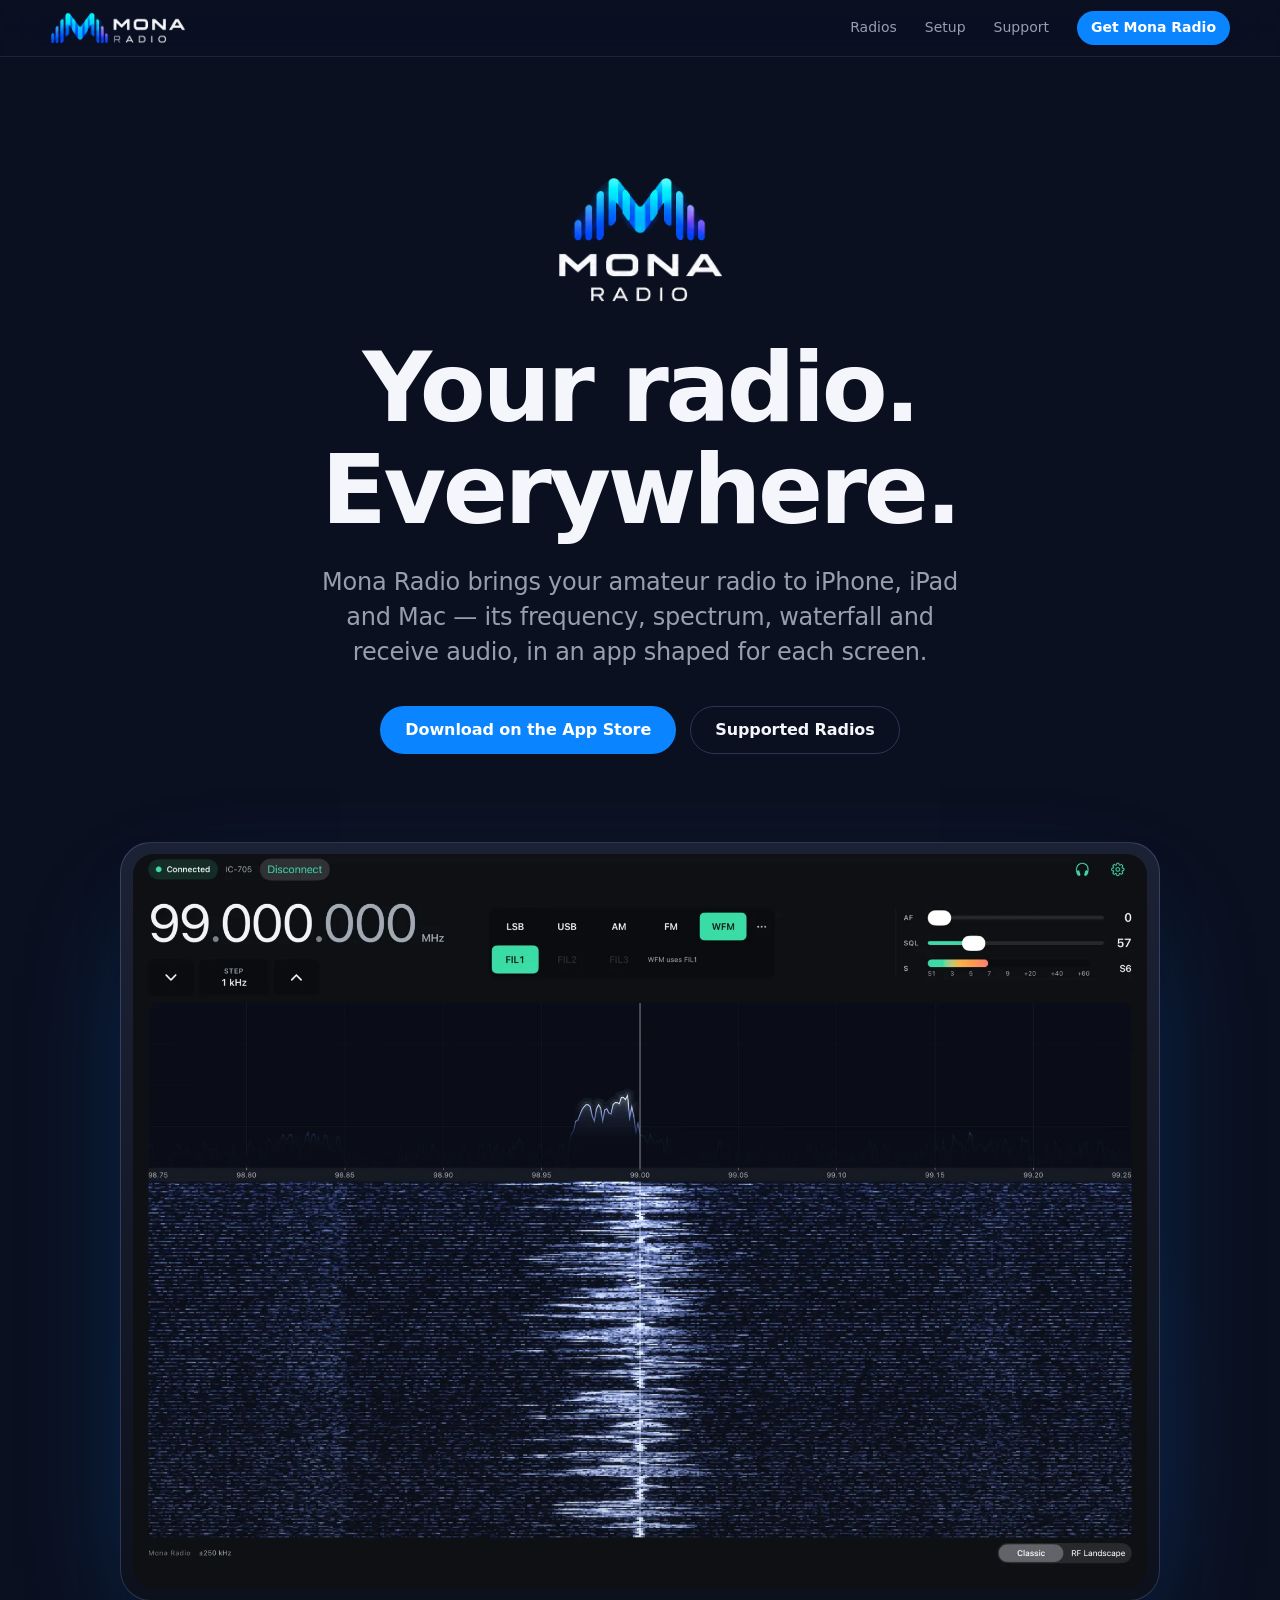
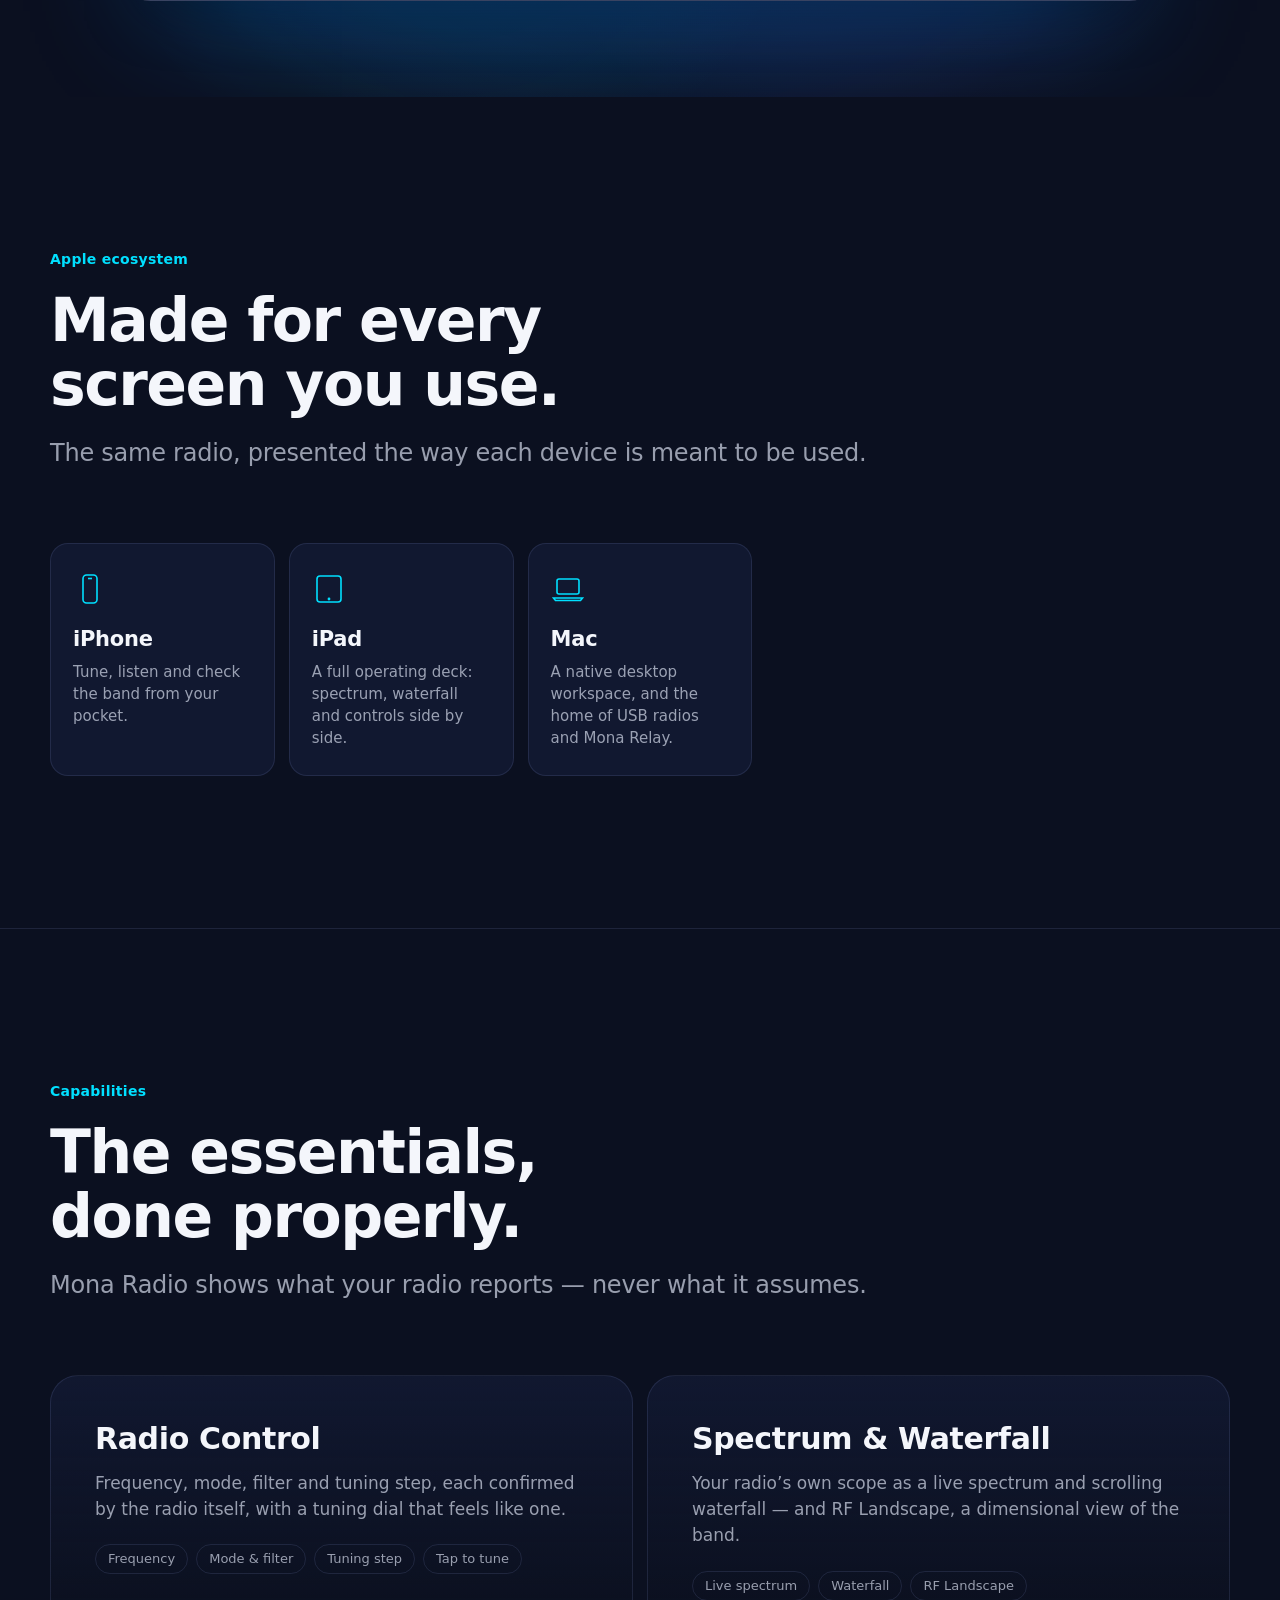
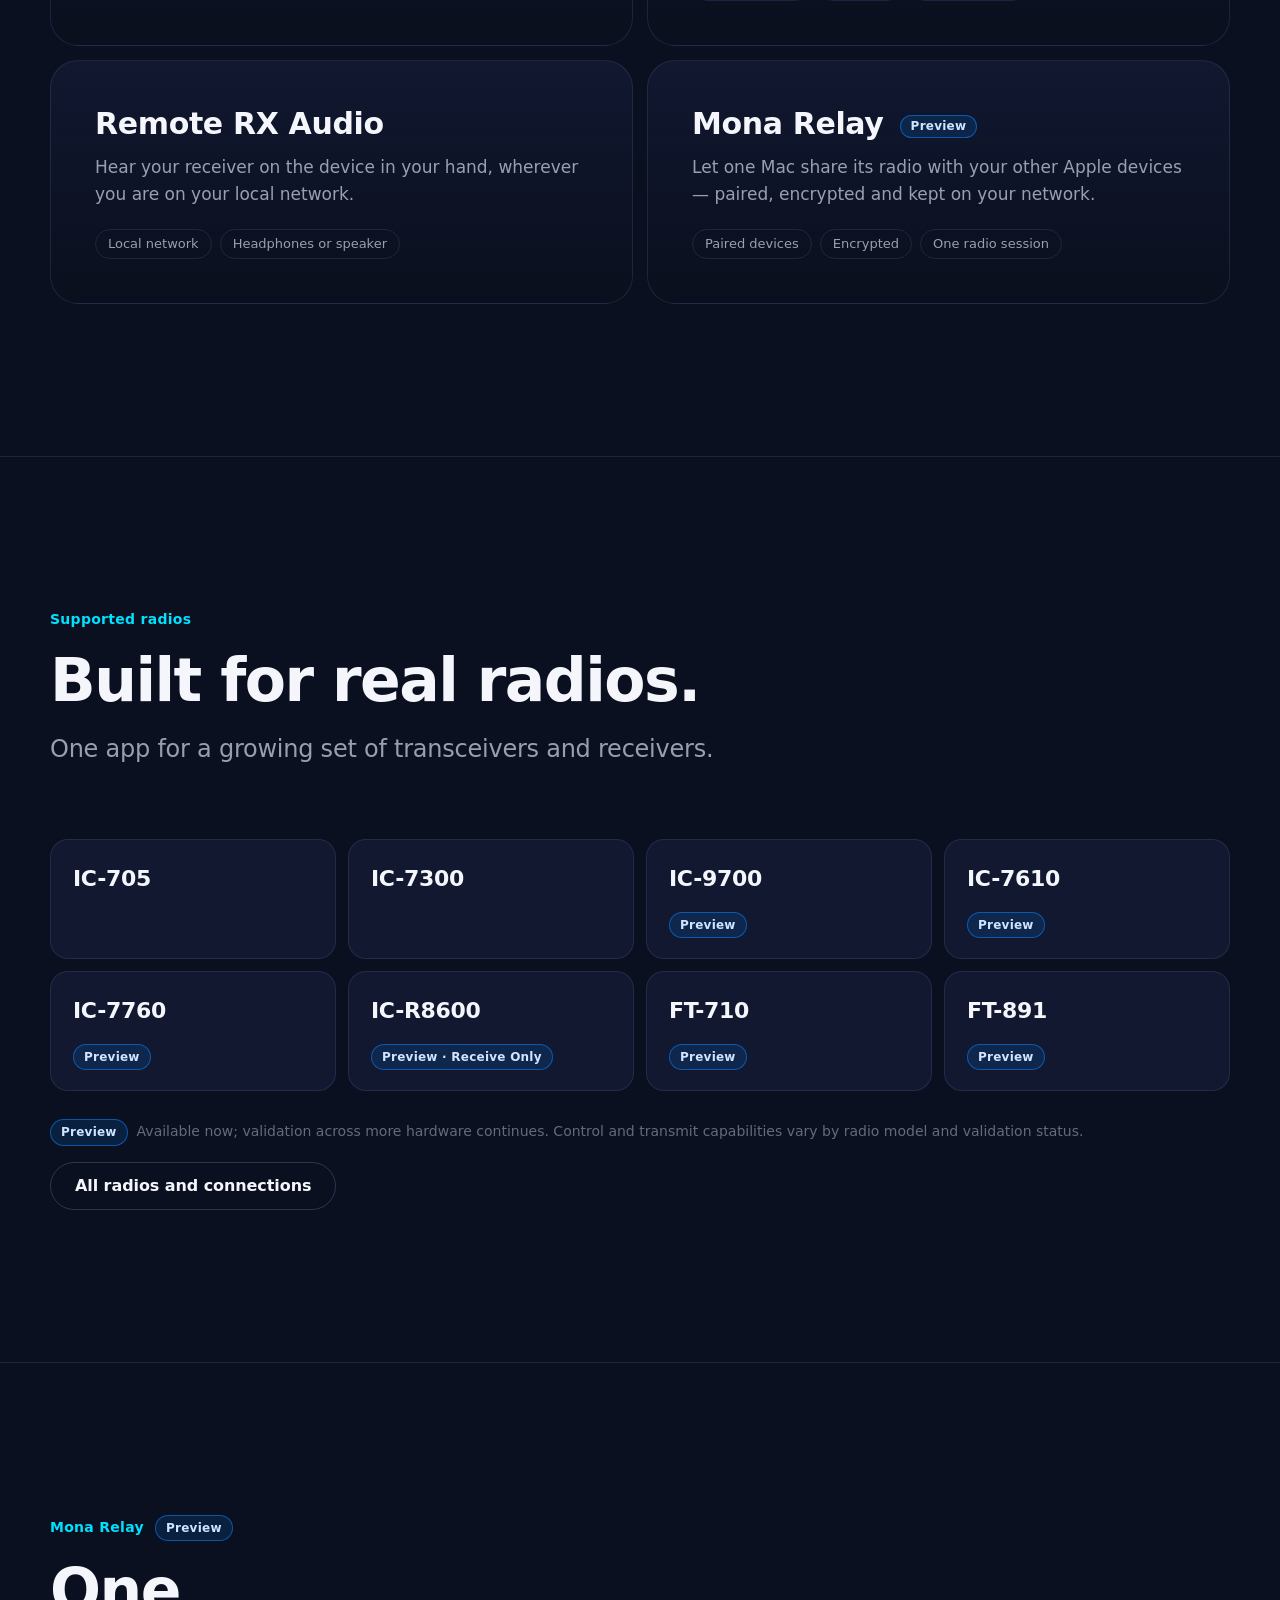
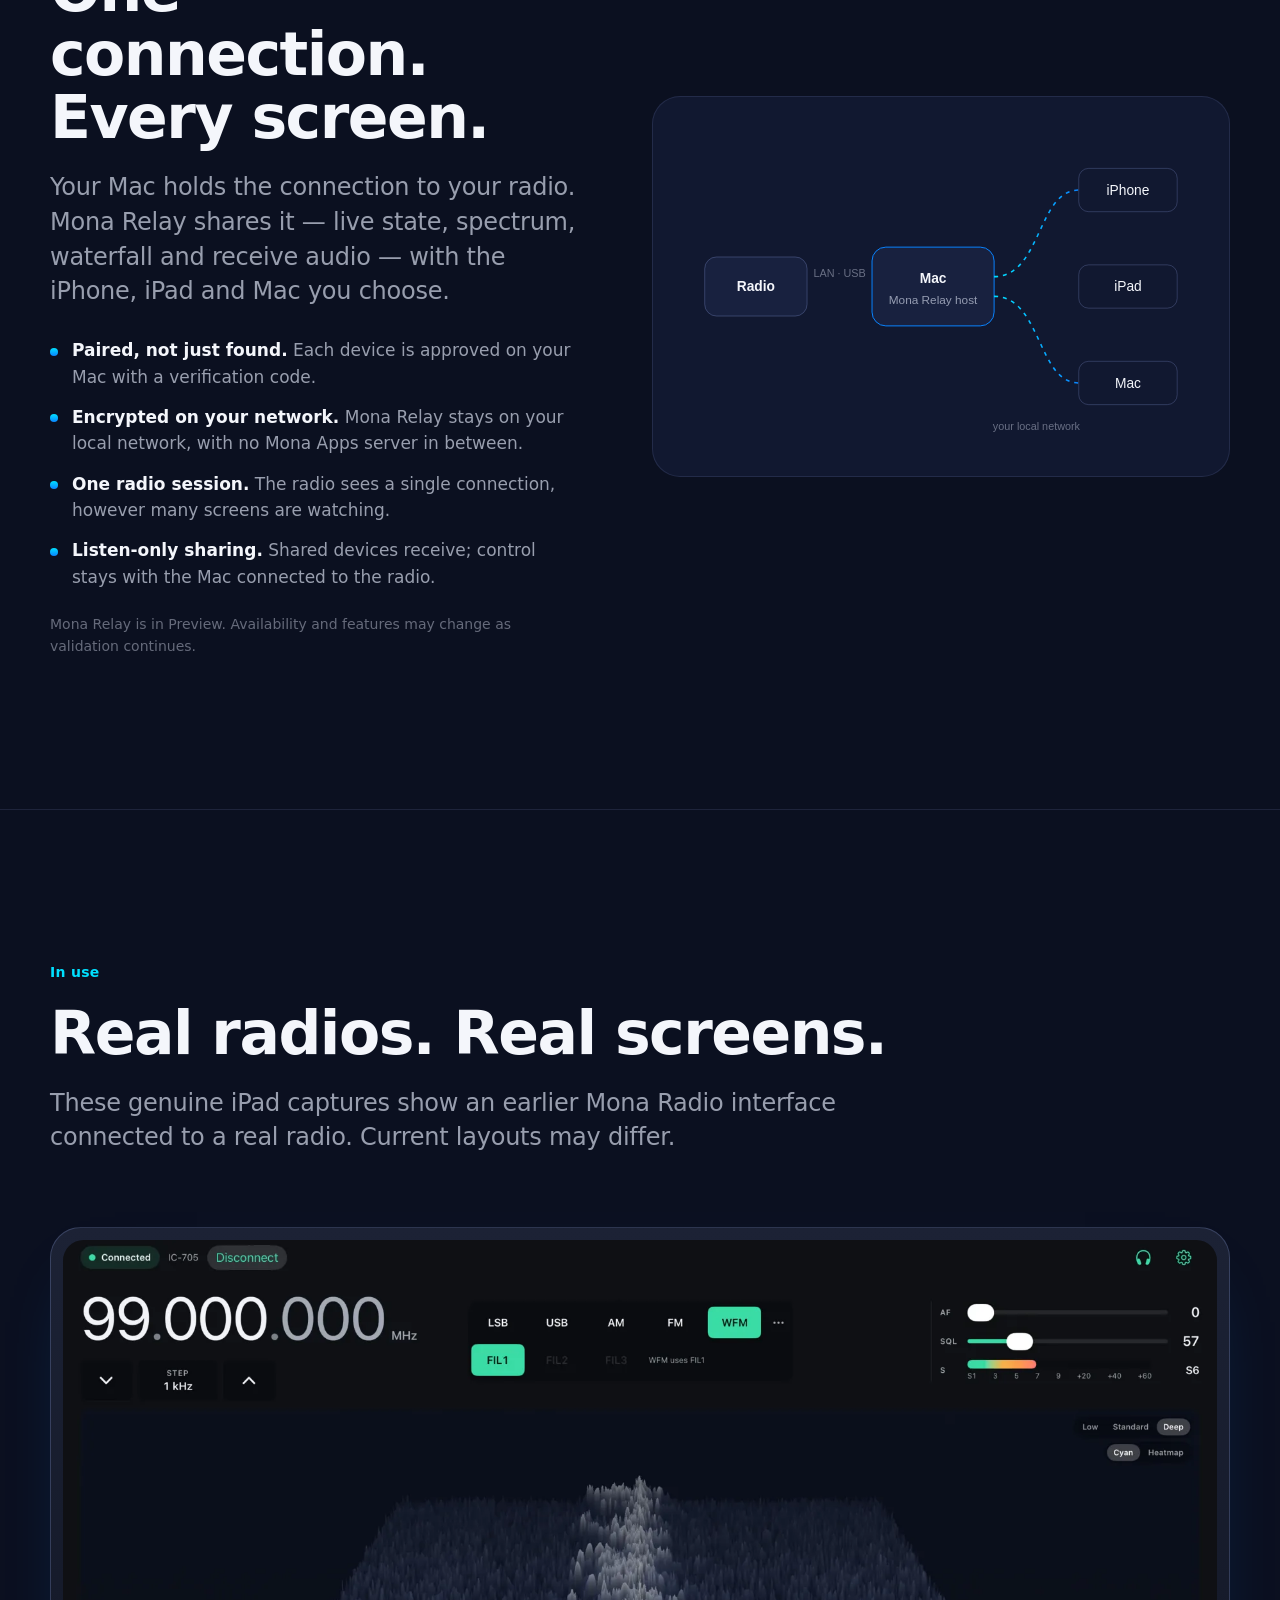
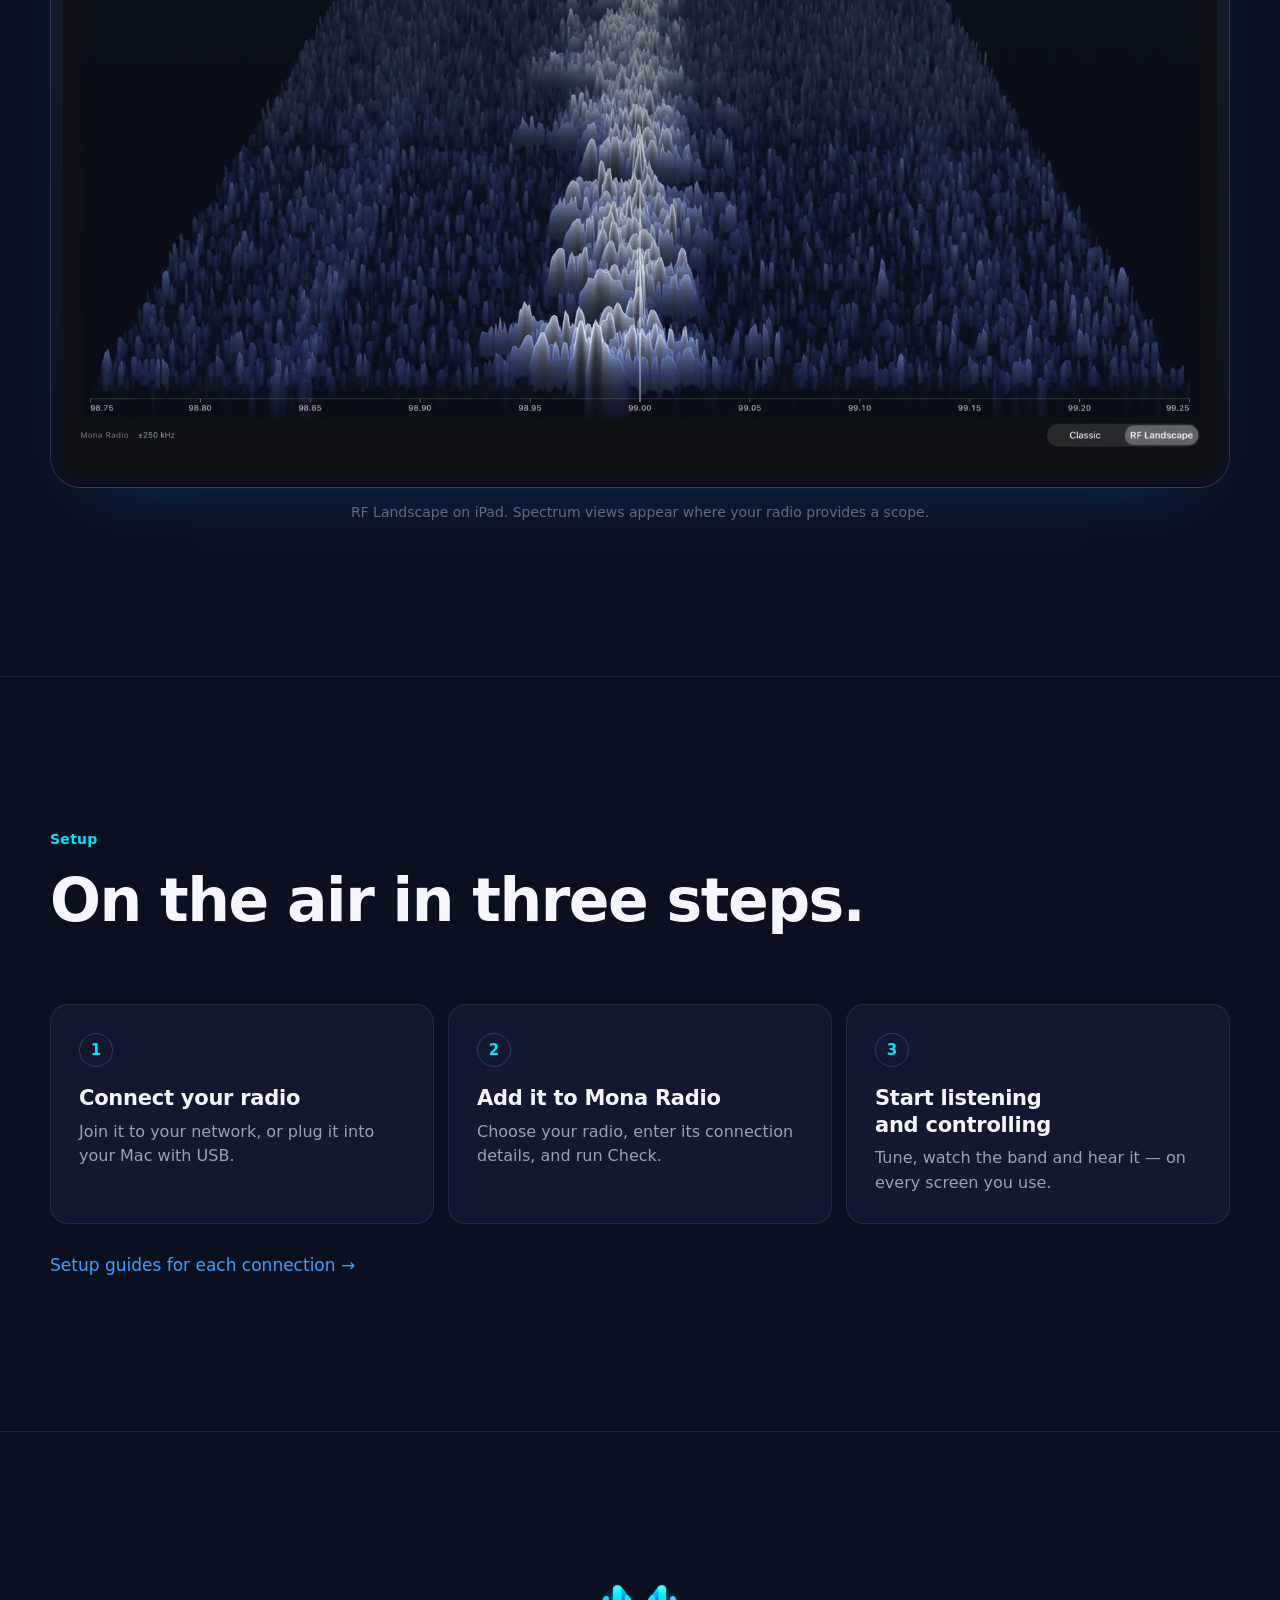
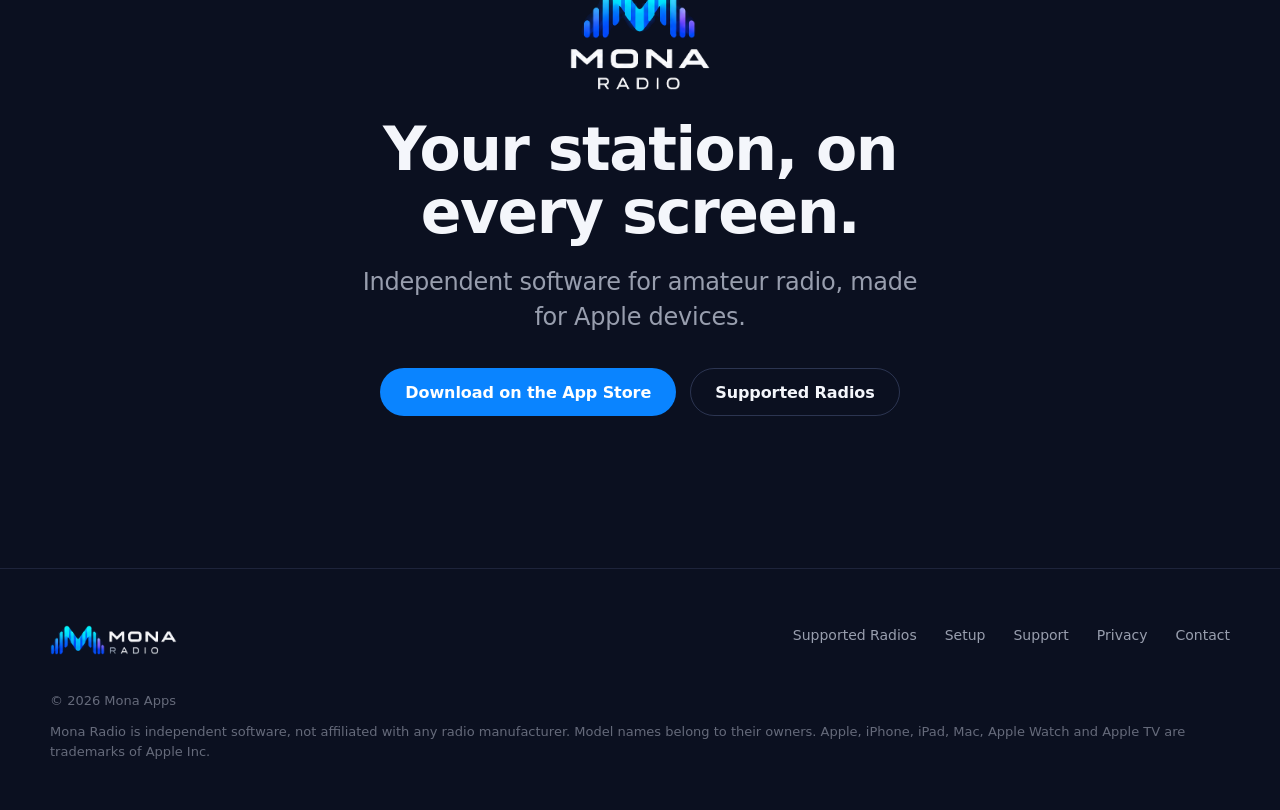
==== index.html @ e29dbaf8 "Prepare Mona Radio standalone Pages launch; privacy approval pending" ====
<!doctype html>
<html lang="en" class="no-js">
<head>
  <meta charset="utf-8">
  <meta name="viewport" content="width=device-width, initial-scale=1">
  <title>Mona Radio — Your radio. Everywhere.</title>
  <meta name="description" content="Mona Radio brings your amateur radio to iPhone, iPad and Mac: frequency, spectrum, waterfall and receive audio, in an app shaped for each screen.">
  <meta name="theme-color" content="#0B1020">
  <link rel="canonical" href="https://monaradio.com/">
  <meta property="og:type" content="website">
  <meta property="og:site_name" content="Mona Radio">
  <meta property="og:title" content="Mona Radio — Your radio. Everywhere.">
  <meta property="og:description" content="Mona Radio brings your amateur radio to iPhone, iPad and Mac: frequency, spectrum, waterfall and receive audio, in an app shaped for each screen.">
  <meta property="og:url" content="https://monaradio.com/">
  <meta property="og:image" content="https://monaradio.com/assets/img/og-image.png">
  <meta property="og:image:width" content="1200">
  <meta property="og:image:height" content="630">
  <meta property="og:image:alt" content="Mona Radio — Your radio. Everywhere.">
  <meta name="twitter:card" content="summary_large_image">
  <link rel="icon" href="./assets/brand/mona-radio-simplified.png" type="image/png">
  <link rel="apple-touch-icon" href="./assets/brand/mona-radio-app-icon.png">
  <link rel="stylesheet" href="assets/css/site.css">
  <script src="assets/js/menu.js" defer></script>
</head>
<body>
  <a class="skip-link" href="#main">Skip to content</a>

  <header class="site-header">
    <div class="shell header-inner">
      <a class="brand-link" href="./" aria-label="Mona Radio home"><img class="brand-horizontal" src="./assets/brand/mona-radio-horizontal.png" width="322" height="76" alt="Mona Radio"></a>
      <button class="menu-toggle" type="button" aria-expanded="false" aria-controls="primary-nav">Menu</button>
      <nav class="nav" id="primary-nav" aria-label="Primary">
        <a href="radios/">Radios</a>
        <a href="setup/">Setup</a>
        <a href="support/">Support</a>
        <a class="nav-cta" href="#get">Get Mona Radio</a>
      </nav>
    </div>
  </header>

  <main id="main">
    <!-- 1 · Hero -->
    <section class="hero" aria-labelledby="hero-title">
      <div class="shell">
        <img class="brand-primary" src="assets/brand/mona-radio-primary.png" width="357" height="270" alt="Mona Radio">
        <h1 id="hero-title">Your radio. Everywhere.</h1>
        <p class="lede">Mona Radio brings your amateur radio to iPhone, iPad and Mac — its frequency, spectrum, waterfall and receive audio, in an app shaped for each screen.</p>
        <div class="actions" id="get">
          <a class="button primary" href="https://apps.apple.com/us/app/mona-radio/id6813505963">Download on the App Store</a>
          <a class="button secondary" href="radios/">Supported Radios</a>
        </div>
        <figure class="hero-visual frame ipad">
          <picture>
            <source srcset="assets/img/ipad-01-hero.webp" type="image/webp">
            <img src="assets/img/ipad-01-hero.jpg" width="1800" height="1303" alt="Earlier Mona Radio interface on iPad: the frequency display, mode and filter controls, a live spectrum and a scrolling waterfall from a connected radio." fetchpriority="high">
          </picture>
        </figure>
      </div>
    </section>

    <!-- 2 · Apple ecosystem -->
    <section class="section" aria-labelledby="devices-title">
      <div class="shell">
        <div class="section-head">
          <p class="eyebrow">Apple ecosystem</p>
          <h2 id="devices-title">Made for every screen you use.</h2>
          <p class="lede">The same radio, presented the way each device is meant to be used.</p>
        </div>
        <div class="devices">
          <article class="device">
            <svg viewBox="0 0 34 34" fill="none" stroke="currentColor" stroke-width="1.6" aria-hidden="true"><rect x="10" y="3" width="14" height="28" rx="3.5"/><path d="M15 6.5h4"/></svg>
            <h3>iPhone</h3>
            <p>Tune, listen and check the band from your pocket.</p>
          </article>
          <article class="device">
            <svg viewBox="0 0 34 34" fill="none" stroke="currentColor" stroke-width="1.6" aria-hidden="true"><rect x="5" y="4" width="24" height="26" rx="3"/><circle cx="17" cy="27" r=".6" fill="currentColor"/></svg>
            <h3>iPad</h3>
            <p>A full operating deck: spectrum, waterfall and controls side by side.</p>
          </article>
          <article class="device">
            <svg viewBox="0 0 34 34" fill="none" stroke="currentColor" stroke-width="1.6" aria-hidden="true"><rect x="6" y="7" width="22" height="15" rx="2"/><path d="M2.5 26h29l-2 2.5h-25z"/></svg>
            <h3>Mac</h3>
            <p>A native desktop workspace, and the home of USB radios and Mona Relay.</p>
          </article>
        </div>
      </div>
    </section>

    <!-- 3 · Core capabilities -->
    <section class="section" aria-labelledby="capabilities-title">
      <div class="shell">
        <div class="section-head">
          <p class="eyebrow">Capabilities</p>
          <h2 id="capabilities-title">The essentials, done properly.</h2>
          <p class="lede">Mona Radio shows what your radio reports — never what it assumes.</p>
        </div>
        <div class="capabilities">
          <article class="capability">
            <h3>Radio Control</h3>
            <p>Frequency, mode, filter and tuning step, each confirmed by the radio itself, with a tuning dial that feels like one.</p>
            <ul><li>Frequency</li><li>Mode &amp; filter</li><li>Tuning step</li><li>Tap to tune</li></ul>
          </article>
          <article class="capability">
            <h3>Spectrum &amp; Waterfall</h3>
            <p>Your radio’s own scope as a live spectrum and scrolling waterfall — and RF Landscape, a dimensional view of the band.</p>
            <ul><li>Live spectrum</li><li>Waterfall</li><li>RF Landscape</li></ul>
          </article>
          <article class="capability">
            <h3>Remote RX Audio</h3>
            <p>Hear your receiver on the device in your hand, wherever you are on your local network.</p>
            <ul><li>Local network</li><li>Headphones or speaker</li></ul>
          </article>
          <article class="capability">
            <h3>Mona Relay <span class="tag preview" style="vertical-align:4px;margin-left:6px">Preview</span></h3>
            <p>Let one Mac share its radio with your other Apple devices — paired, encrypted and kept on your network.</p>
            <ul><li>Paired devices</li><li>Encrypted</li><li>One radio session</li></ul>
          </article>
        </div>
      </div>
    </section>

    <!-- 4 · Supported radios -->
    <section class="section" aria-labelledby="radios-title">
      <div class="shell">
        <div class="section-head">
          <p class="eyebrow">Supported radios</p>
          <h2 id="radios-title">Built for real radios.</h2>
          <p class="lede">One app for a growing set of transceivers and receivers.</p>
        </div>
        <div class="radio-grid">
          <div class="radio"><span class="model">IC-705</span></div>
          <div class="radio"><span class="model">IC-7300</span></div>
          <div class="radio"><span class="model">IC-9700</span><div class="tags"><span class="tag preview">Preview</span></div></div>
          <div class="radio"><span class="model">IC-7610</span><div class="tags"><span class="tag preview">Preview</span></div></div>
          <div class="radio"><span class="model">IC-7760</span><div class="tags"><span class="tag preview">Preview</span></div></div>
          <div class="radio"><span class="model">IC-R8600</span><div class="tags"><span class="tag preview">Preview · Receive Only</span></div></div>
          <div class="radio"><span class="model">FT-710</span><div class="tags"><span class="tag preview">Preview</span></div></div>
          <div class="radio"><span class="model">FT-891</span><div class="tags"><span class="tag preview">Preview</span></div></div>
        </div>
        <div class="radio-foot">
          <p class="fine"><span class="tag preview">Preview</span>&nbsp; Available now; validation across more hardware continues. Control and transmit capabilities vary by radio model and validation status.</p>
          <a class="button secondary" href="radios/">All radios and connections</a>
        </div>
      </div>
    </section>

    <!-- 5 · Mona Relay -->
    <section class="section" aria-labelledby="relay-title">
      <div class="shell relay">
        <div>
          <p class="eyebrow">Mona Relay <span class="tag preview" style="margin-left:6px">Preview</span></p>
          <h2 id="relay-title">One connection. Every screen.</h2>
          <p class="lede" style="margin-top:20px">Your Mac holds the connection to your radio. Mona Relay shares it — live state, spectrum, waterfall and receive audio — with the iPhone, iPad and Mac you choose.</p>
          <ul class="relay-points">
            <li><strong>Paired, not just found.</strong> Each device is approved on your Mac with a verification code.</li>
            <li><strong>Encrypted on your network.</strong> Mona Relay stays on your local network, with no Mona Apps server in between.</li>
            <li><strong>One radio session.</strong> The radio sees a single connection, however many screens are watching.</li>
            <li><strong>Listen-only sharing.</strong> Shared devices receive; control stays with the Mac connected to the radio.</li>
          </ul>
          <p class="fine" style="margin-top:24px">Mona Relay is in Preview. Availability and features may change as validation continues.</p>
        </div>
        <div class="relay-diagram">
          <svg viewBox="0 0 520 320" role="img" aria-labelledby="relay-svg-title">
            <title id="relay-svg-title">A radio connects to one Mac. The Mac shares the radio through Mona Relay with an iPhone, an iPad and another Mac.</title>
            <defs>
              <linearGradient id="relay-line" x1="0" x2="1"><stop offset="0" stop-color="#00E0FF"/><stop offset="1" stop-color="#0A84FF"/></linearGradient>
            </defs>
            <g font-family="-apple-system, BlinkMacSystemFont, sans-serif" font-size="14" fill="#f4f6fb">
              <rect x="20" y="130" width="104" height="60" rx="12" fill="#18213f" stroke="rgba(160,180,255,.25)"/>
              <text x="72" y="165" text-anchor="middle" font-weight="600">Radio</text>
              <path d="M124 160H190" stroke="url(#relay-line)" stroke-width="2"/>
              <rect x="190" y="120" width="124" height="80" rx="14" fill="#18213f" stroke="#0A84FF"/>
              <text x="252" y="156" text-anchor="middle" font-weight="700">Mac</text>
              <text x="252" y="178" text-anchor="middle" font-size="12" fill="rgba(226,232,248,.62)">Mona Relay host</text>
              <g stroke="url(#relay-line)" stroke-width="1.6" fill="none" stroke-dasharray="4 5">
                <path d="M314 150C362 150 358 62 400 62"/>
                <path d="M314 160H400"/>
                <path d="M314 170C362 170 358 258 400 258"/>
              </g>
              <g fill="#111830" stroke="rgba(160,180,255,.22)">
                <rect x="400" y="40" width="100" height="44" rx="10"/>
                <rect x="400" y="138" width="100" height="44" rx="10"/>
                <rect x="400" y="236" width="100" height="44" rx="10"/>
              </g>
              <text x="450" y="67" text-anchor="middle">iPhone</text>
              <text x="450" y="165" text-anchor="middle">iPad</text>
              <text x="450" y="263" text-anchor="middle">Mac</text>
              <text x="157" y="150" text-anchor="middle" font-size="11" fill="rgba(226,232,248,.42)">LAN · USB</text>
              <text x="357" y="306" text-anchor="middle" font-size="11" fill="rgba(226,232,248,.42)">your local network</text>
            </g>
          </svg>
        </div>
      </div>
    </section>

    <!-- 6 · Real product screenshots -->
    <section class="section" aria-labelledby="gallery-title">
      <div class="shell">
        <div class="section-head">
          <p class="eyebrow">In use</p>
          <h2 id="gallery-title">Real radios. Real screens.</h2>
          <p class="lede">These genuine iPad captures show an earlier Mona Radio interface connected to a real radio. Current layouts may differ.</p>
        </div>
        <div class="gallery">
          <figure class="g-ipad shot">
            <div class="frame">
              <picture>
                <source srcset="assets/img/ipad-02-rf-landscape.webp" type="image/webp">
                <img src="assets/img/ipad-02-rf-landscape.jpg" width="1800" height="1303" loading="lazy" alt="RF Landscape on iPad: the band drawn as a dimensional terrain, with a strong signal rising in the centre.">
              </picture>
            </div>
            <figcaption>RF Landscape on iPad. Spectrum views appear where your radio provides a scope.</figcaption>
          </figure>
        </div>
      </div>
    </section>

    <!-- 7 · Simple setup -->
    <section class="section" aria-labelledby="setup-title">
      <div class="shell">
        <div class="section-head">
          <p class="eyebrow">Setup</p>
          <h2 id="setup-title">On the air in three steps.</h2>
        </div>
        <ol class="steps">
          <li><h3>Connect your radio</h3><p>Join it to your network, or plug it into your Mac with USB.</p></li>
          <li><h3>Add it to Mona Radio</h3><p>Choose your radio, enter its connection details, and run Check.</p></li>
          <li><h3>Start listening and controlling</h3><p>Tune, watch the band and hear it — on every screen you use.</p></li>
        </ol>
        <p style="margin-top:28px"><a href="setup/">Setup guides for each connection →</a></p>
      </div>
    </section>

    <!-- 8 · Final CTA -->
    <section class="section final" aria-labelledby="final-title">
      <div class="shell">
        <img class="brand-primary brand-primary--small" src="assets/brand/mona-radio-primary.png" width="357" height="270" alt="Mona Radio">
        <h2 id="final-title">Your station, on every screen.</h2>
        <p class="lede">Independent software for amateur radio, made for Apple devices.</p>
        <div class="actions">
          <a class="button primary" href="https://apps.apple.com/us/app/mona-radio/id6813505963">Download on the App Store</a>
          <a class="button secondary" href="radios/">Supported Radios</a>
        </div>
      </div>
    </section>
  </main>

  <footer class="site-footer">
    <div class="shell">
      <div class="footer-top">
        <a class="brand-link brand-link--footer" href="./" aria-label="Mona Radio home"><img class="brand-horizontal" src="./assets/brand/mona-radio-horizontal.png" width="322" height="76" alt="Mona Radio"></a>
        <nav class="footer-links" aria-label="Footer">
          <a href="radios/">Supported Radios</a>
          <a href="setup/">Setup</a>
          <a href="support/">Support</a>
          <a href="privacy/">Privacy</a>
          <a href="contact/">Contact</a>
        </nav>
      </div>
      <div class="footer-bottom">
        <p>© 2026 Mona Apps</p>
        <p>Mona Radio is independent software, not affiliated with any radio manufacturer. Model names belong to their owners. Apple, iPhone, iPad, Mac, Apple&nbsp;Watch and Apple&nbsp;TV are trademarks of Apple&nbsp;Inc.</p>
      </div>
    </div>
  </footer>
</body>
</html>
---- assets/css/site.css ----
/* Mona Radio — public site. Dark-first, system type, no framework.
   Logo and colours come from the approved Mona Radio brand board; they dress
   the chrome only. Product screenshots carry the visual story. */

:root {
  color-scheme: dark;

  /* Approved brand board palette. */
  --ink-0: #0B1020;          /* Dark BG */
  --ink-1: #111830;          /* raised surface */
  --ink-2: #18213f;          /* raised further */
  --line: rgba(160, 180, 255, 0.12);
  --line-strong: rgba(160, 180, 255, 0.22);

  --text: #f4f6fb;
  --text-2: rgba(226, 232, 248, 0.66);
  --text-3: rgba(226, 232, 248, 0.42);

  --cyan: #00E0FF;           /* Cyan */
  --blue: #0A84FF;           /* Radio Blue */
  --purple: #8B5CFF;         /* Purple */
  --accent: #00E0FF;         /* eyebrows */
  --link: #3D9EFF;           /* Radio Blue, lifted for small text on Dark BG */

  --radius-s: 10px;
  --radius-m: 18px;
  --radius-l: 28px;

  --shell: 1180px;
  --gutter: clamp(20px, 5vw, 40px);
  --section: clamp(88px, 12vw, 152px);

  --font: -apple-system, BlinkMacSystemFont, "SF Pro Text", "SF Pro Display", "Helvetica Neue", "Segoe UI", system-ui, sans-serif;
}

*,
*::before,
*::after { box-sizing: border-box; }

html { -webkit-text-size-adjust: 100%; scroll-behavior: smooth; }
@media (prefers-reduced-motion: reduce) { html { scroll-behavior: auto; } }

body {
  margin: 0;
  background: var(--ink-0);
  color: var(--text);
  font-family: var(--font);
  font-size: 17px;
  line-height: 1.55;
  -webkit-font-smoothing: antialiased;
  text-rendering: optimizeLegibility;
}

img, svg { display: block; max-width: 100%; height: auto; }
a { color: var(--link); text-decoration: none; }
a:hover { text-decoration: underline; text-underline-offset: 3px; }
:focus-visible { outline: 2px solid var(--cyan); outline-offset: 3px; border-radius: 6px; }

h1, h2, h3 { margin: 0; font-weight: 700; letter-spacing: -0.025em; line-height: 1.06; text-wrap: balance; }
h1 { font-size: clamp(44px, 8.4vw, 96px); letter-spacing: -0.035em; }
h2 { font-size: clamp(34px, 5.2vw, 60px); }
h3 { font-size: 21px; letter-spacing: -0.012em; line-height: 1.25; }
p { margin: 0; }

.shell { width: min(100% - 2 * var(--gutter), var(--shell)); margin-inline: auto; }
.skip-link { position: absolute; left: -999px; top: 8px; z-index: 50; background: var(--text); color: var(--ink-0); padding: 8px 14px; border-radius: 8px; }
.skip-link:focus { left: 12px; }

.eyebrow { font-size: 14px; font-weight: 600; letter-spacing: 0.02em; color: var(--accent); margin-bottom: 18px; }
.lede { font-size: clamp(19px, 2.1vw, 24px); line-height: 1.45; color: var(--text-2); letter-spacing: -0.01em; text-wrap: pretty; }
.muted { color: var(--text-2); }
.fine { font-size: 14px; color: var(--text-3); }

/* ── Brand ─────────────────────────────────────────────── */

/* The approved brand lockups, used as delivered (assets/brand/). Never
   redrawn, recoloured or re-typeset here. */
.brand-link { display: inline-flex; align-items: center; }
.brand-link:hover { text-decoration: none; }
.brand-horizontal { height: 32px; width: auto; }
.brand-link--footer .brand-horizontal { height: 30px; }
/* 357 px raster: 165 CSS px wide keeps it above 2x on Retina. */
.brand-primary { width: 165px; height: auto; margin: 0 auto 36px; }
.brand-primary--small { width: 140px; margin-bottom: 28px; }

/* ── Header ────────────────────────────────────────────── */

.site-header {
  position: sticky; top: 0; z-index: 20;
  background: rgba(11, 16, 32, 0.78);
  -webkit-backdrop-filter: saturate(160%) blur(18px);
  backdrop-filter: saturate(160%) blur(18px);
  border-bottom: 1px solid var(--line);
}
.header-inner { display: flex; align-items: center; justify-content: space-between; height: 56px; }
.nav { display: flex; align-items: center; gap: 28px; }
.nav a { color: var(--text-2); font-size: 14px; }
.nav a:hover, .nav a[aria-current="page"] { color: var(--text); text-decoration: none; }
.nav .nav-cta { color: #fff; background: var(--blue); padding: 6px 14px; border-radius: 999px; font-weight: 600; }
.nav .nav-cta:hover { color: #fff; background: #2b95ff; }
.menu-toggle { display: none; }

@media (max-width: 760px) {
  .menu-toggle {
    display: inline-flex; align-items: center; gap: 8px;
    background: none; border: 1px solid var(--line-strong); color: var(--text);
    font: 600 14px var(--font); padding: 6px 12px; border-radius: 999px; cursor: pointer;
  }
  .nav {
    position: absolute; left: 0; right: 0; top: 56px;
    flex-direction: column; align-items: stretch; gap: 0;
    padding: 8px var(--gutter) 20px;
    background: rgba(11, 16, 32, 0.97);
    border-bottom: 1px solid var(--line);
    display: none;
  }
  .nav.is-open { display: flex; }
  .nav a { font-size: 17px; padding: 12px 0; border-bottom: 1px solid var(--line); }
  .nav .nav-cta { margin-top: 14px; text-align: center; border-bottom: 0; }
  /* Without JavaScript the menu is simply open. */
  .no-js .nav { position: static; display: flex; }
  .no-js .menu-toggle { display: none; }
}

/* ── Buttons ───────────────────────────────────────────── */

.actions { display: flex; flex-wrap: wrap; gap: 14px; align-items: center; }
.button {
  display: inline-flex; align-items: center; justify-content: center; gap: 8px;
  min-height: 48px; padding: 0 24px; border-radius: 999px;
  font: 600 16px var(--font); letter-spacing: -0.005em;
  border: 1px solid transparent; cursor: pointer;
}
.button:hover { text-decoration: none; }
.button.primary { background: var(--blue); color: #fff; }
.button.primary:hover { background: #2b95ff; }
.button.secondary { color: var(--text); border-color: var(--line-strong); }
.button.secondary:hover { border-color: var(--text-2); }
/* Local prototype placeholder styles retained for future drafts. */
.button.pending { background: var(--ink-2); color: var(--text-2); border-color: var(--line); cursor: default; flex-direction: column; gap: 0; line-height: 1.15; padding: 6px 24px; }
.button.pending small { font-size: 11px; font-weight: 500; color: var(--text-3); letter-spacing: 0.02em; }

/* ── Sections ──────────────────────────────────────────── */

.section { padding-block: var(--section); }
.section + .section { border-top: 1px solid var(--line); }
.section-head { max-width: 900px; margin-bottom: clamp(40px, 6vw, 72px); }
.section-head.center { margin-inline: auto; text-align: center; }
.section-head h2 + .lede { margin-top: 20px; }

/* Hero */
.hero { position: relative; overflow: hidden; padding-top: clamp(64px, 10vw, 120px); padding-bottom: clamp(56px, 8vw, 96px); text-align: center; }
.hero::before {
  /* One quiet field of light behind the product: the mark's gradient, far away. */
  content: ""; position: absolute; inset: auto 0 0 0; height: 75%;
  background:
    radial-gradient(60% 55% at 50% 70%, rgba(10, 132, 255, 0.20), transparent 70%),
    radial-gradient(40% 40% at 35% 80%, rgba(0, 224, 255, 0.10), transparent 70%),
    radial-gradient(40% 40% at 68% 78%, rgba(139, 92, 255, 0.12), transparent 70%);
  pointer-events: none;
}
.hero .shell { position: relative; }
.hero h1 { max-width: 12ch; margin-inline: auto; }
.hero .lede { max-width: 640px; margin: 24px auto 0; }
.hero .actions { justify-content: center; margin-top: 36px; }
.hero .hero-visual { margin-top: clamp(48px, 7vw, 88px); }

/* Device frames — real captures only; empty slots say so. */
.frame {
  position: relative; margin: 0;
  border-radius: clamp(18px, 2.4vw, 34px);
  padding: clamp(7px, 0.9vw, 12px);
  background: linear-gradient(180deg, #1c2235, #0d111d);
  border: 1px solid var(--line-strong);
  box-shadow: 0 50px 120px -40px rgba(10, 132, 255, 0.40), 0 30px 60px -30px rgba(0, 0, 0, 0.8);
}
.frame img, .frame .slot { border-radius: clamp(11px, 1.6vw, 22px); width: 100%; }
.frame.ipad { max-width: 1040px; margin-inline: auto; }
figure.shot { margin: 0; }
figure figcaption { margin-top: 14px; font-size: 14px; color: var(--text-3); text-align: center; }

.slot {
  display: grid; place-items: center; text-align: center;
  background:
    repeating-linear-gradient(135deg, rgba(160, 180, 255, 0.035) 0 1px, transparent 1px 14px),
    var(--ink-1);
  border: 1px dashed var(--line-strong);
  color: var(--text-3); font-size: 14px; line-height: 1.4;
  padding: 24px;
}
.slot strong { display: block; color: var(--text-2); font-size: 15px; margin-bottom: 4px; }
.slot.r-ipad { aspect-ratio: 4 / 3; }
.slot.r-mac { aspect-ratio: 16 / 10; }
.slot.r-iphone { aspect-ratio: 9 / 19.5; }

/* Apple ecosystem */
.devices { display: grid; grid-template-columns: repeat(5, 1fr); gap: 14px; }
.device {
  background: var(--ink-1); border: 1px solid var(--line); border-radius: var(--radius-m);
  padding: 28px 22px 26px; display: flex; flex-direction: column; gap: 10px; min-height: 220px;
}
.device svg { width: 34px; height: 34px; color: var(--cyan); margin-bottom: 10px; }
.device p { color: var(--text-2); font-size: 15px; line-height: 1.45; }
.device .tag { margin-top: auto; }
@media (max-width: 1000px) { .devices { grid-template-columns: repeat(2, 1fr); } .device:last-child { grid-column: span 2; } }
@media (max-width: 560px) { .devices { grid-template-columns: 1fr; } .device:last-child { grid-column: auto; } .device { min-height: 0; } }

/* Capabilities */
.capabilities { display: grid; grid-template-columns: repeat(2, 1fr); gap: 14px; }
.capability {
  background: linear-gradient(180deg, var(--ink-1), rgba(11, 15, 26, 0.4));
  border: 1px solid var(--line); border-radius: var(--radius-l);
  padding: clamp(28px, 4vw, 44px);
}
.capability h3 { font-size: clamp(24px, 2.6vw, 30px); margin-bottom: 12px; }
.capability p { color: var(--text-2); }
.capability ul { list-style: none; padding: 0; margin: 22px 0 0; display: flex; flex-wrap: wrap; gap: 8px; }
.capability li { font-size: 13px; color: var(--text-2); border: 1px solid var(--line); border-radius: 999px; padding: 4px 12px; }
@media (max-width: 760px) { .capabilities { grid-template-columns: 1fr; } }

.feature-visual { margin-top: clamp(48px, 7vw, 80px); }

/* Tags — the only public radio labels are Preview and Receive Only. */
.tag {
  display: inline-flex; align-items: center; width: fit-content;
  font-size: 12px; font-weight: 600; letter-spacing: 0.02em;
  padding: 3px 10px; border-radius: 999px;
  color: var(--text-2); border: 1px solid var(--line-strong);
}
.tag.preview { color: #cfe5ff; border-color: rgba(10, 132, 255, 0.55); background: rgba(10, 132, 255, 0.14); }
.tag.rx { color: #c6f8ff; border-color: rgba(0, 224, 255, 0.45); background: rgba(0, 224, 255, 0.10); }
.tag.later { color: var(--text-3); }

/* Radios */
.radio-grid { display: grid; grid-template-columns: repeat(4, 1fr); gap: 12px; }
.radio {
  background: var(--ink-1); border: 1px solid var(--line); border-radius: var(--radius-m);
  padding: 22px 22px 20px; display: flex; flex-direction: column; gap: 10px; min-height: 120px;
}
.radio .model { font-size: 22px; font-weight: 700; letter-spacing: -0.015em; }
.radio .tags { display: flex; flex-wrap: wrap; gap: 6px; margin-top: auto; }
@media (max-width: 900px) { .radio-grid { grid-template-columns: repeat(2, 1fr); } }
.radio-foot { margin-top: 28px; display: flex; flex-wrap: wrap; gap: 16px 32px; align-items: center; justify-content: space-between; }

/* Relay */
.relay { display: grid; grid-template-columns: 1fr 1.1fr; gap: clamp(32px, 6vw, 80px); align-items: center; }
.relay-diagram { background: var(--ink-1); border: 1px solid var(--line); border-radius: var(--radius-l); padding: clamp(18px, 3vw, 32px); }
.relay-points { list-style: none; padding: 0; margin: 28px 0 0; display: grid; gap: 14px; }
.relay-points li { padding-left: 22px; position: relative; color: var(--text-2); }
.relay-points li::before { content: ""; position: absolute; left: 0; top: 0.62em; width: 8px; height: 8px; border-radius: 50%; background: linear-gradient(180deg, var(--cyan), var(--blue)); }
.relay-points strong { color: var(--text); font-weight: 600; }
@media (max-width: 900px) { .relay { grid-template-columns: 1fr; } }

/* Gallery */
.gallery { display: grid; grid-template-columns: repeat(6, 1fr); gap: 18px; align-items: start; }
.gallery figure { margin: 0; }
.gallery .g-ipad { grid-column: span 6; }
.gallery .g-mac { grid-column: span 4; }
.gallery .g-iphone { grid-column: span 2; justify-self: center; width: min(100%, 236px); }
.gallery .frame { box-shadow: 0 30px 70px -40px rgba(10, 132, 255, 0.35); }
@media (max-width: 760px) {
  .gallery { grid-template-columns: repeat(2, 1fr); }
  .gallery .g-ipad { grid-column: 1 / -1; }
}

/* Steps */
.steps { list-style: none; padding: 0; margin: 0; display: grid; grid-template-columns: repeat(3, 1fr); gap: 14px; counter-reset: step; }
.steps li { counter-increment: step; background: var(--ink-1); border: 1px solid var(--line); border-radius: var(--radius-m); padding: 28px; }
.steps li::before { content: counter(step); display: grid; place-items: center; width: 34px; height: 34px; border-radius: 50%; border: 1px solid var(--line-strong); color: var(--cyan); font-weight: 700; font-size: 15px; margin-bottom: 18px; }
.steps h3 { margin-bottom: 8px; }
.steps p { color: var(--text-2); font-size: 16px; }
@media (max-width: 760px) { .steps { grid-template-columns: 1fr; } }

/* Final CTA */
.final { text-align: center; }
.final h2 { max-width: 16ch; margin-inline: auto; }
.final .lede { max-width: 560px; margin: 20px auto 0; }
.final .actions { justify-content: center; margin-top: 34px; }

/* ── Inner pages ───────────────────────────────────────── */

.page-hero { padding-top: clamp(64px, 9vw, 112px); padding-bottom: clamp(40px, 6vw, 72px); }
.page-hero h1 { font-size: clamp(40px, 6.4vw, 72px); max-width: 16ch; }
.page-hero .lede { max-width: 680px; margin-top: 22px; }

.prose { max-width: 760px; }
.prose h2 { font-size: clamp(26px, 3vw, 34px); margin: 56px 0 16px; }
.prose h2:first-child { margin-top: 0; }
.prose h3 { margin: 32px 0 10px; }
.prose p, .prose li { color: var(--text-2); }
.prose p + p, .prose ul + p, .prose ol + p { margin-top: 14px; }
.prose ul, .prose ol { padding-left: 1.25em; margin: 14px 0 0; display: grid; gap: 8px; }
.prose strong { color: var(--text); font-weight: 600; }

.card { background: var(--ink-1); border: 1px solid var(--line); border-radius: var(--radius-l); padding: clamp(24px, 4vw, 40px); }
.card + .card { margin-top: 14px; }
.card h2 { font-size: clamp(24px, 2.8vw, 30px); margin-bottom: 14px; }
.card h3 { margin: 24px 0 8px; }
.card p, .card li { color: var(--text-2); }
.card ol, .card ul { padding-left: 1.25em; margin: 12px 0 0; display: grid; gap: 8px; }
.card strong { color: var(--text); font-weight: 600; }

.split { display: grid; grid-template-columns: 1fr 300px; gap: 28px; align-items: start; }
.aside { position: sticky; top: 84px; }
.aside nav { display: grid; gap: 10px; margin-top: 12px; }
@media (max-width: 900px) { .split { grid-template-columns: 1fr; } .aside { position: static; } }

/* Radio table */
.radio-table { width: 100%; border-collapse: collapse; margin-top: 8px; }
.radio-table th, .radio-table td { text-align: left; padding: 16px 14px; border-bottom: 1px solid var(--line); vertical-align: top; }
.radio-table th { font-size: 13px; font-weight: 600; color: var(--text-3); letter-spacing: 0.02em; }
.radio-table td { color: var(--text-2); font-size: 15px; }
.radio-table td.model { color: var(--text); font-weight: 700; font-size: 18px; white-space: nowrap; }
.radio-table .tags { display: flex; flex-wrap: wrap; gap: 6px; }
@media (max-width: 760px) {
  .radio-table thead { display: none; }
  .radio-table tr { display: grid; grid-template-columns: 1fr auto; gap: 4px 12px; padding: 16px 0; border-bottom: 1px solid var(--line); }
  .radio-table td { border: 0; padding: 0; }
  .radio-table td.status { grid-column: 2; grid-row: 1; }
  .radio-table td:not(.model):not(.status) { grid-column: 1 / -1; }
  .radio-table td[data-label]:not(.model):not(.status)::before { content: attr(data-label) " · "; color: var(--text-3); }
}

/* FAQ */
.faq details { border-bottom: 1px solid var(--line); padding: 18px 0; }
.faq summary { cursor: pointer; font-weight: 600; color: var(--text); list-style: none; display: flex; justify-content: space-between; gap: 16px; }
.faq summary::-webkit-details-marker { display: none; }
.faq summary::after { content: "+"; color: var(--text-3); font-weight: 400; font-size: 22px; line-height: 1; }
.faq details[open] summary::after { content: "–"; }
.faq details p { margin-top: 10px; color: var(--text-2); }

.contact-grid { display: grid; grid-template-columns: repeat(3, 1fr); gap: 14px; }
.contact-grid .card + .card { margin-top: 0; }
.contact-grid a { font-weight: 600; word-break: break-word; }
@media (max-width: 860px) { .contact-grid { grid-template-columns: 1fr; } }


/* ── Footer ────────────────────────────────────────────── */

.site-footer { border-top: 1px solid var(--line); padding: 56px 0 48px; }
.footer-top { display: flex; flex-wrap: wrap; justify-content: space-between; gap: 28px; align-items: flex-start; }
.footer-links { display: flex; flex-wrap: wrap; gap: 10px 28px; }
.footer-links a { color: var(--text-2); font-size: 14px; }
.footer-links a:hover { color: var(--text); }
.footer-bottom { margin-top: 36px; display: flex; flex-wrap: wrap; justify-content: space-between; gap: 10px 28px; }
.footer-bottom p { font-size: 13px; color: var(--text-3); }
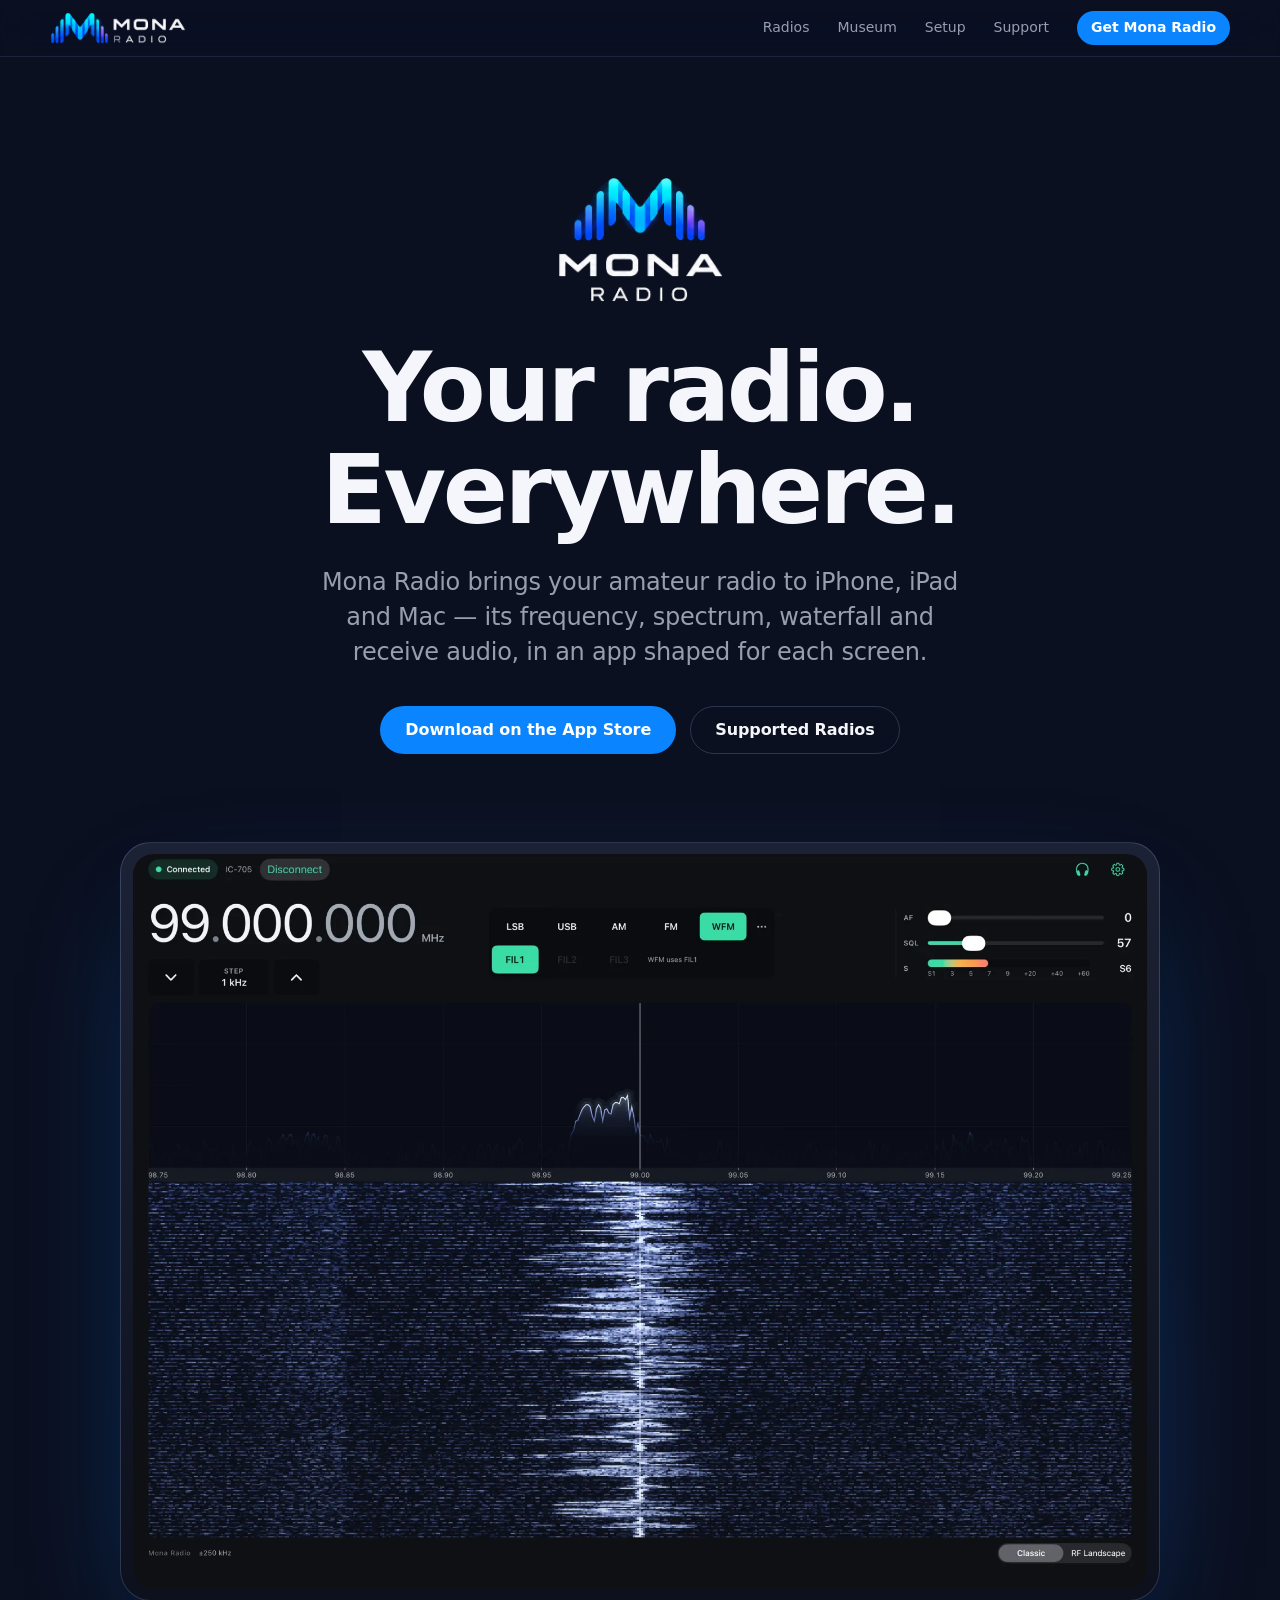
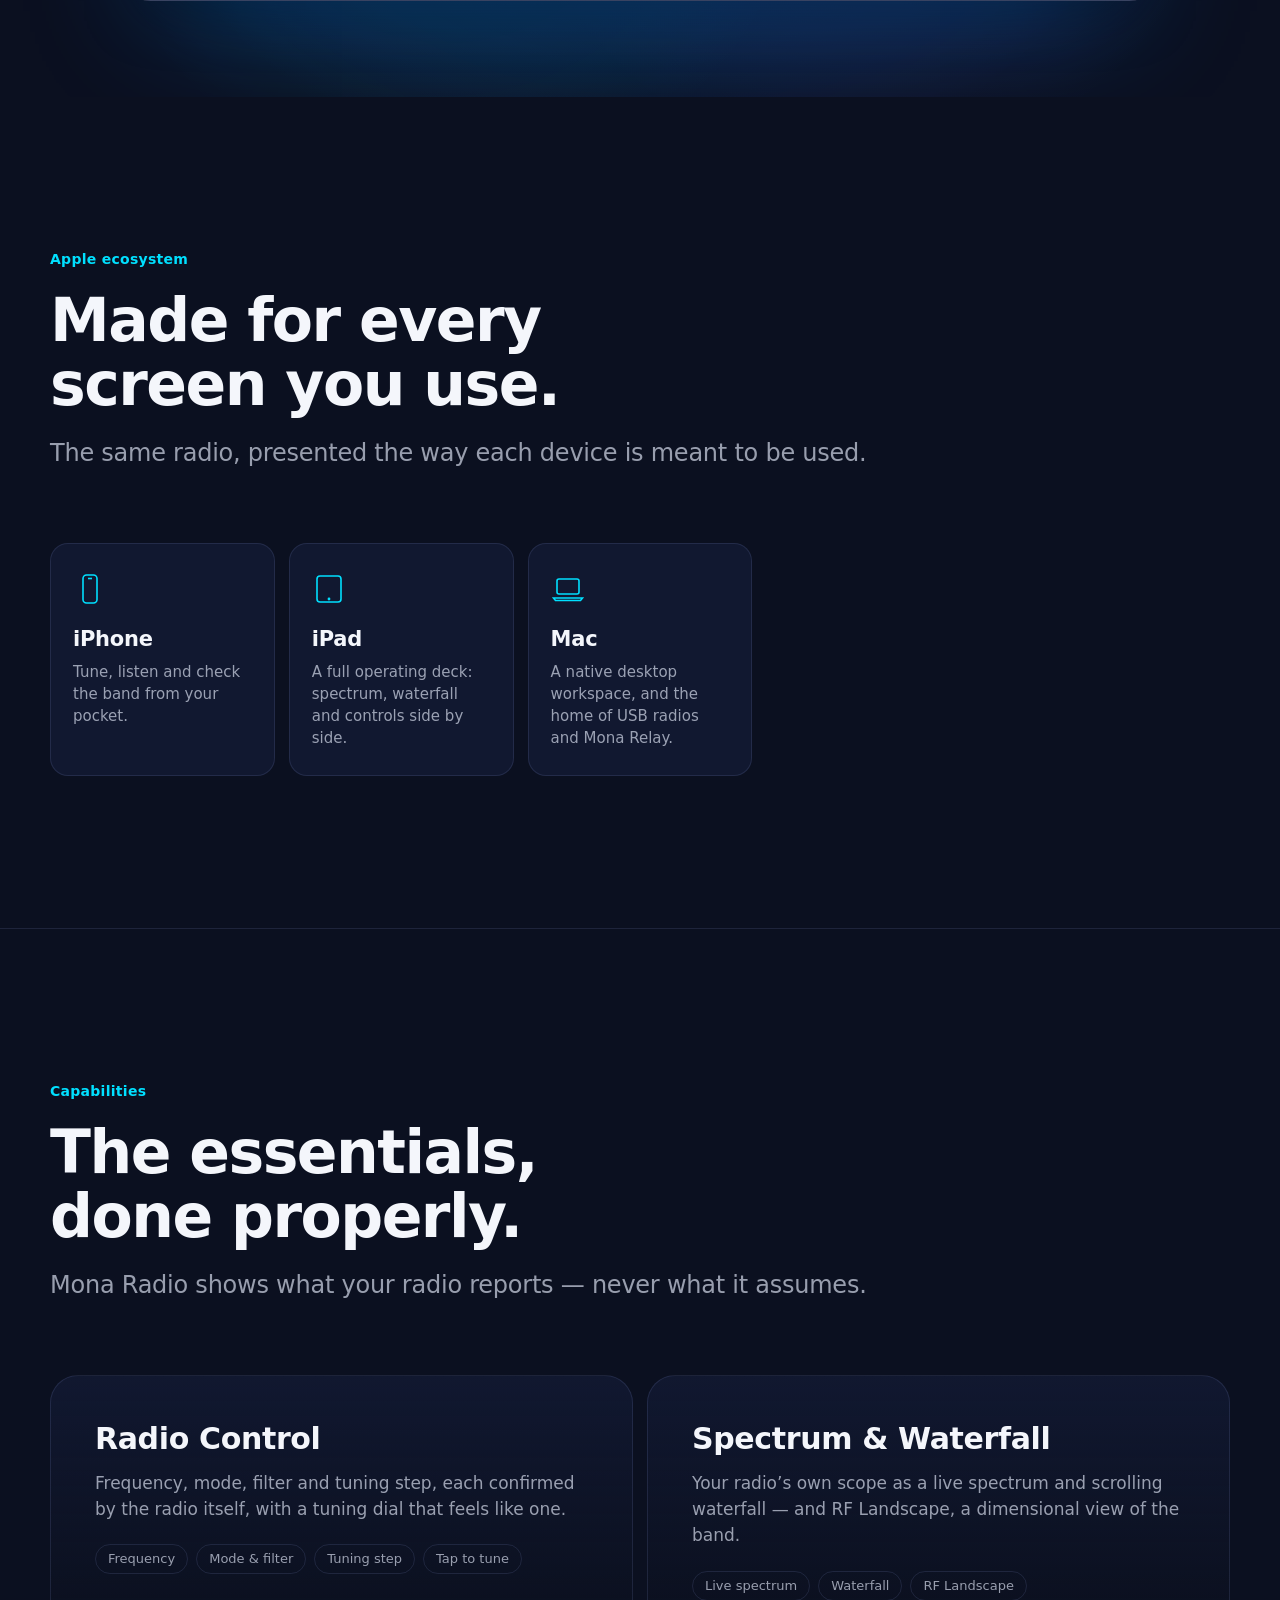
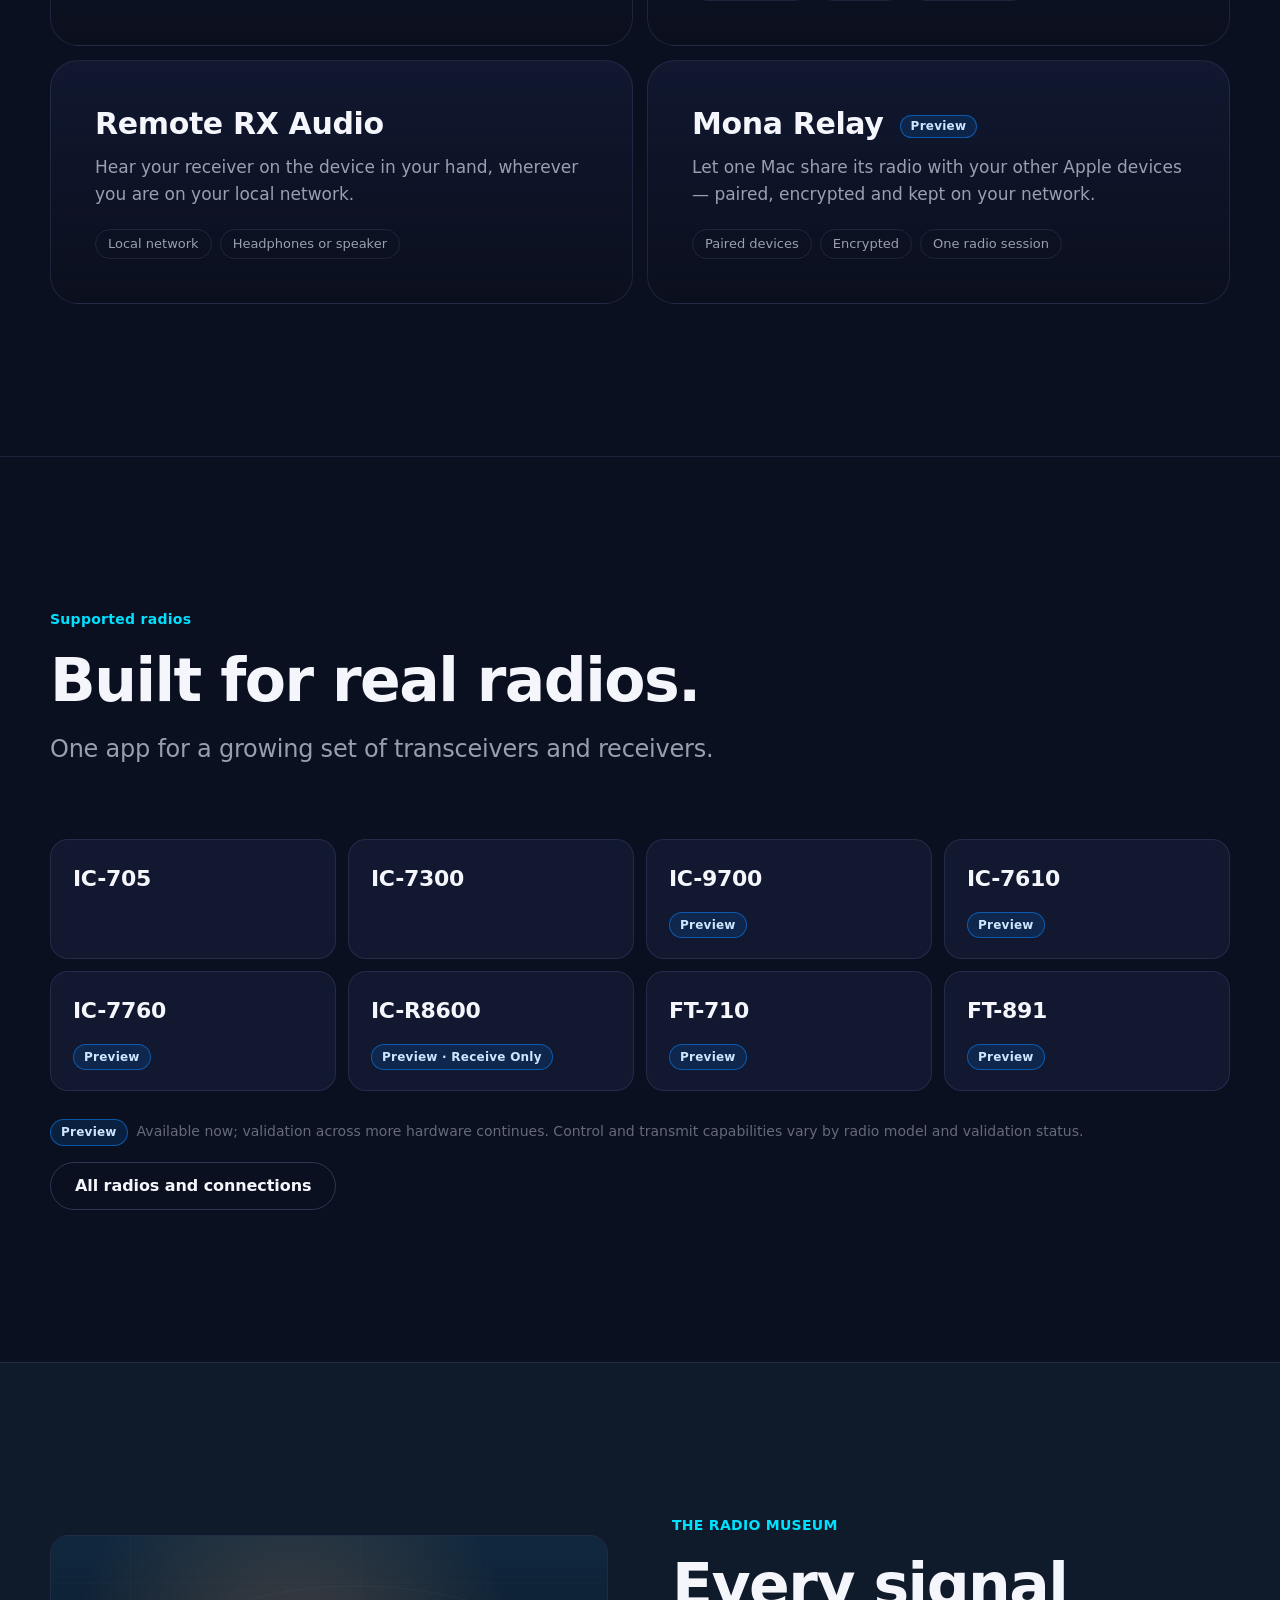
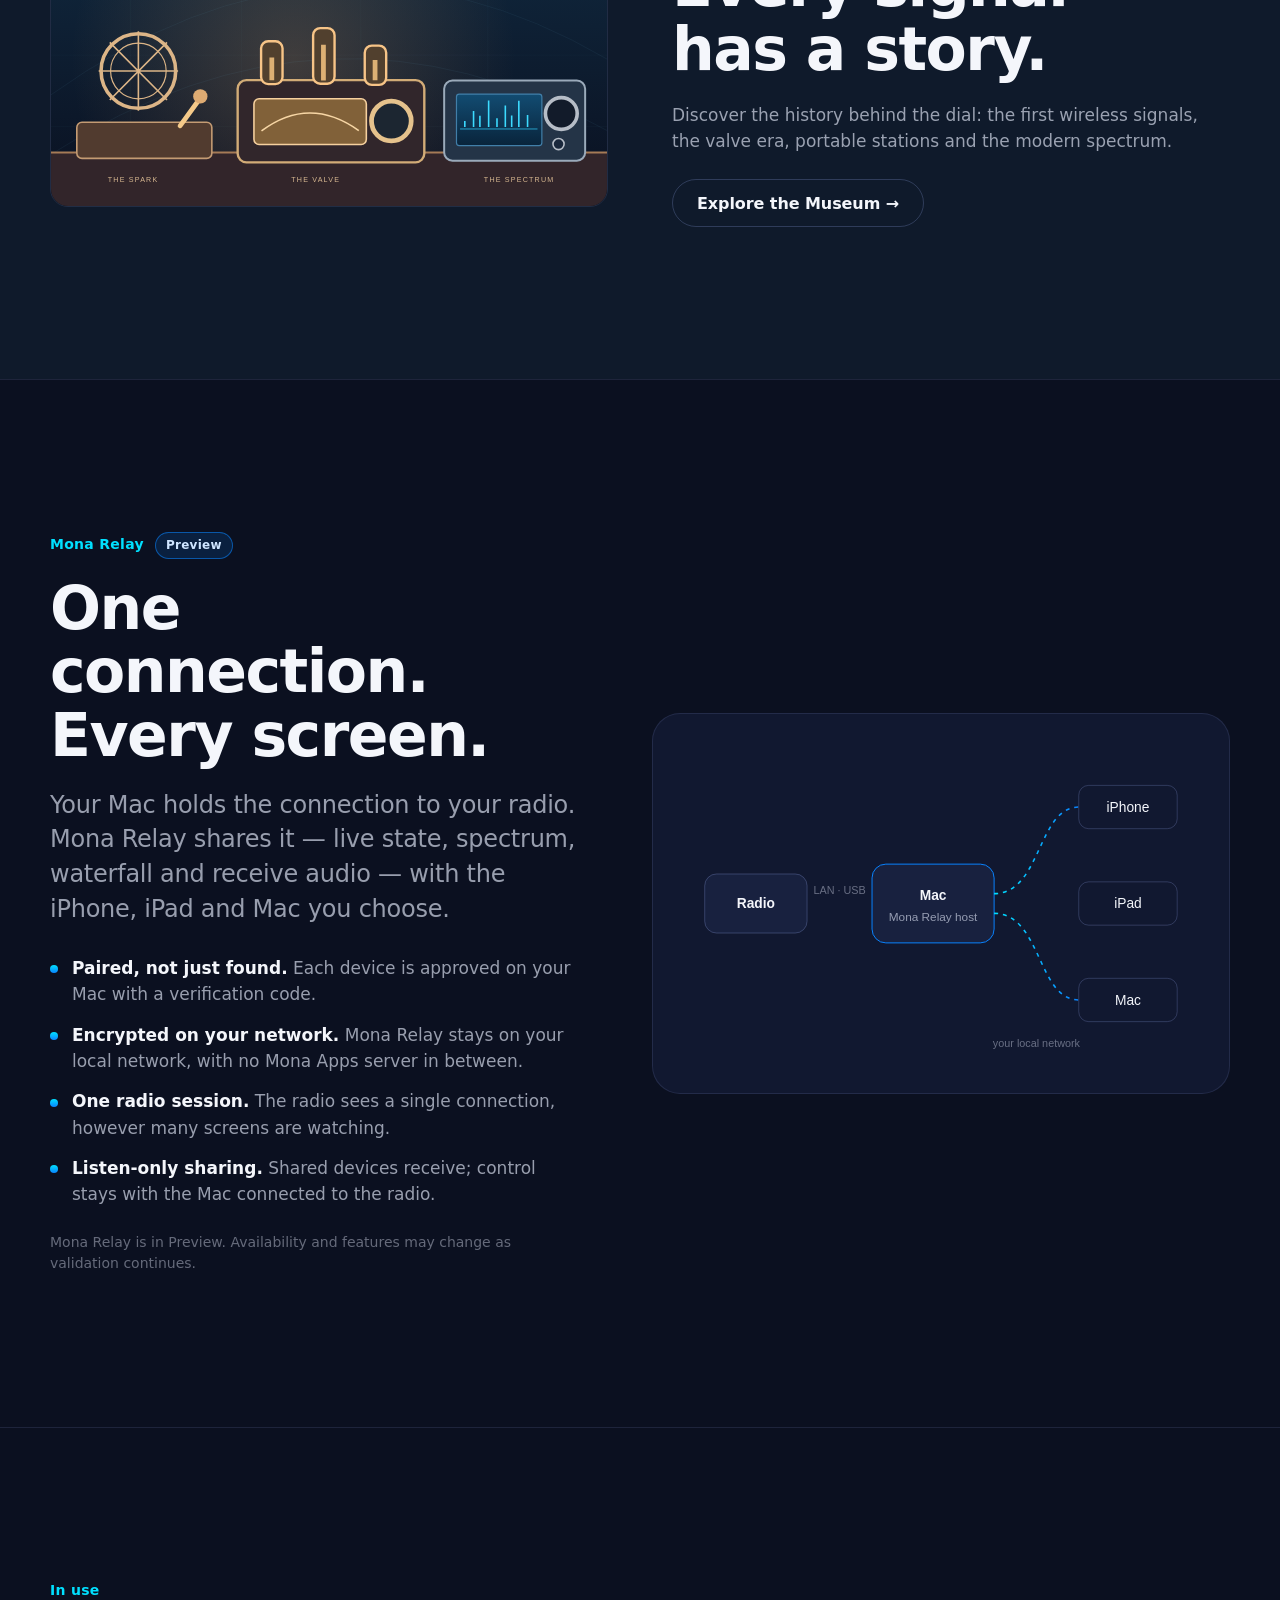
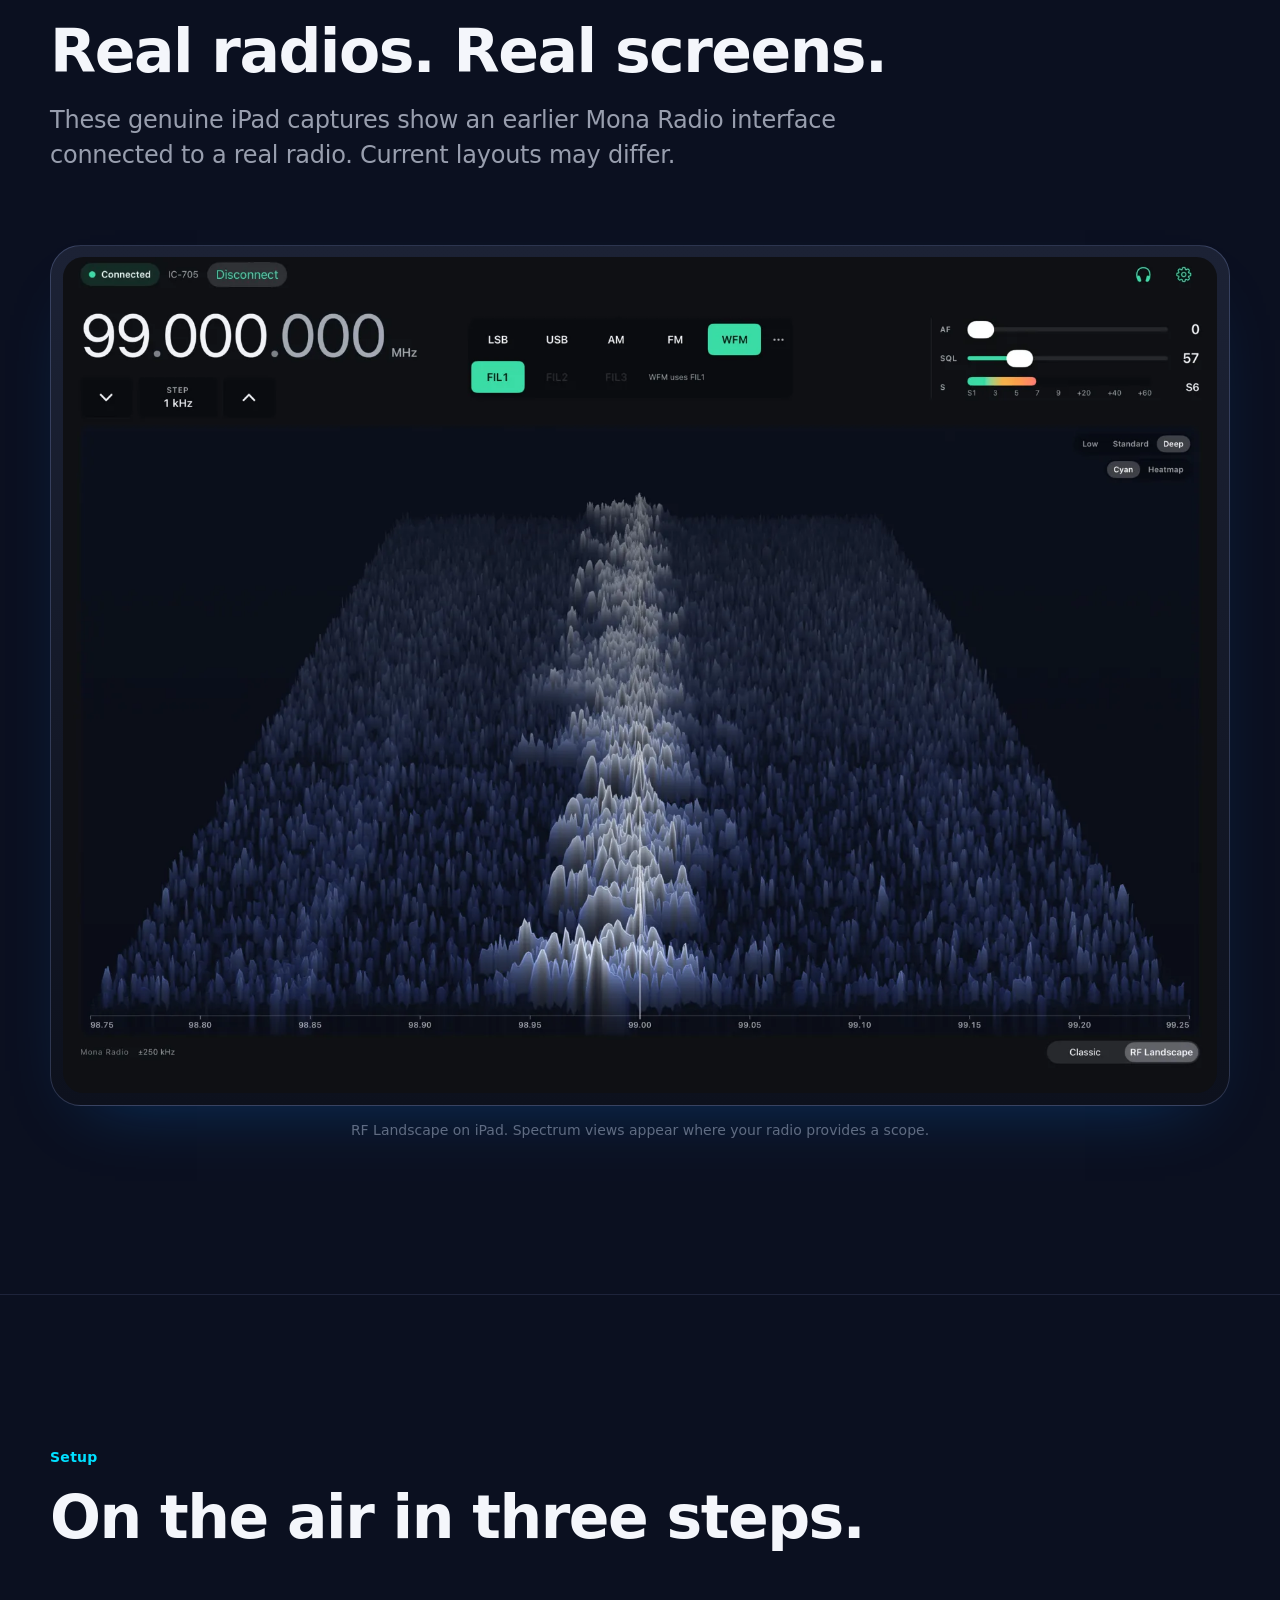
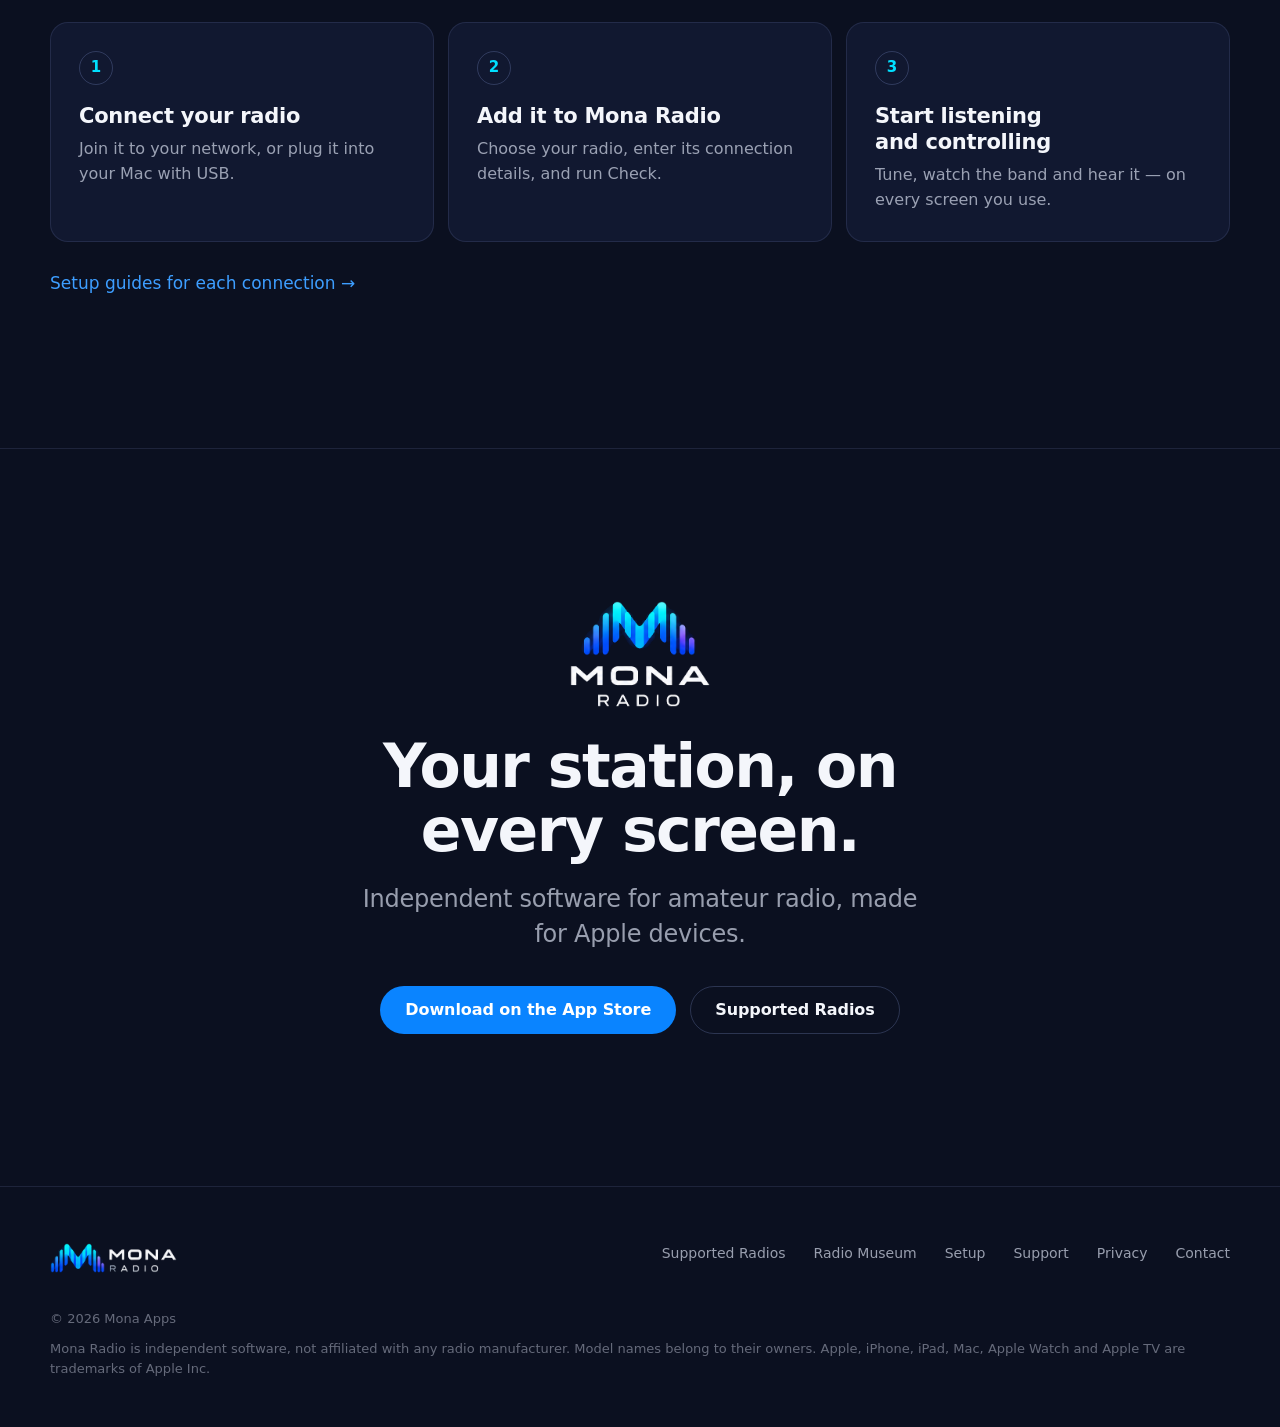
==== commit a9d8b84b: "feat(site): surface Radio Museum throughout site and include it in Pages deployment" ====
--- a/index.html
+++ b/index.html
@@ -20,6 +20,7 @@
   <link rel="icon" href="./assets/brand/mona-radio-simplified.png" type="image/png">
   <link rel="apple-touch-icon" href="./assets/brand/mona-radio-app-icon.png">
   <link rel="stylesheet" href="assets/css/site.css">
+  <link rel="stylesheet" href="assets/css/museum.css">
   <script src="assets/js/menu.js" defer></script>
 </head>
 <body>
@@ -31,6 +32,7 @@
       <button class="menu-toggle" type="button" aria-expanded="false" aria-controls="primary-nav">Menu</button>
       <nav class="nav" id="primary-nav" aria-label="Primary">
         <a href="radios/">Radios</a>
+        <a href="museum/">Museum</a>
         <a href="setup/">Setup</a>
         <a href="support/">Support</a>
         <a class="nav-cta" href="#get">Get Mona Radio</a>
@@ -140,6 +142,18 @@
         <div class="radio-foot">
           <p class="fine"><span class="tag preview">Preview</span>&nbsp; Available now; validation across more hardware continues. Control and transmit capabilities vary by radio model and validation status.</p>
           <a class="button secondary" href="radios/">All radios and connections</a>
+        </div>
+      </div>
+    </section>
+
+    <!-- Radio Museum: editorial content; not a compatibility claim -->
+    <section class="section museum-teaser" aria-labelledby="museum-teaser-heading">
+      <div class="shell museum-teaser-layout">
+        <a href="museum/" aria-label="Visit the Radio Museum"><img src="assets/img/museum-hero.svg" width="1400" height="680" alt="Original illustration of Morse, valve and spectrum radio instruments" loading="lazy"></a>
+        <div class="museum-teaser-copy"><p class="eyebrow">THE RADIO MUSEUM</p>
+          <h2 id="museum-teaser-heading">Every signal has a story.</h2>
+          <p>Discover the history behind the dial: the first wireless signals, the valve era, portable stations and the modern spectrum.</p>
+          <a class="button secondary" href="museum/">Explore the Museum →</a>
         </div>
       </div>
     </section>
@@ -251,6 +265,7 @@
         <a class="brand-link brand-link--footer" href="./" aria-label="Mona Radio home"><img class="brand-horizontal" src="./assets/brand/mona-radio-horizontal.png" width="322" height="76" alt="Mona Radio"></a>
         <nav class="footer-links" aria-label="Footer">
           <a href="radios/">Supported Radios</a>
+          <a href="museum/">Radio Museum</a>
           <a href="setup/">Setup</a>
           <a href="support/">Support</a>
           <a href="privacy/">Privacy</a>
--- a/assets/css/museum.css
+++ b/assets/css/museum.css
@@ -0,0 +1,54 @@
+/* Mona Radio Museum: editorial visual language layered over site.css. */
+.museum-hero{padding:90px 0 65px;text-align:center;background:radial-gradient(ellipse at 60% 20%,rgba(15,139,175,.14),transparent 65%)}
+.museum-hero h1{font-size:clamp(58px,9vw,122px);letter-spacing:-.065em;line-height:.98}
+.museum-hero h1 em{font-style:normal;background:linear-gradient(135deg,#e8efff,#7ed4e9,#e5b887);background-clip:text;-webkit-background-clip:text;color:transparent}
+.museum-hero .lede{max-width:730px;margin:30px auto 0}.edition{font-size:11px;color:#e3b689;letter-spacing:.2em;margin:0 0 25px}
+.hero-links{margin:34px 0 0;display:flex;justify-content:center;flex-wrap:wrap;gap:13px}
+.museum-hero-visual{overflow:hidden;border:1px solid rgba(146,183,219,.24);border-radius:24px;background:#0d1624;margin:65px auto 20px;position:relative;box-shadow:0 22px 80px #0008}
+.museum-hero-visual img{width:100%}.museum-hero-visual figcaption{position:absolute;bottom:0;left:0;right:0;background:linear-gradient(transparent,#0b1322bb);color:#b5c8dd;font-size:12px;padding:30px 20px 12px}
+.museum-hint{color:var(--text-3);font-size:13px}.museum-sections{background:#101c2d;border-block:1px solid var(--line)}
+.museum-sections .shell{display:flex;align-items:center;justify-content:center;gap:clamp(20px,6vw,100px);padding:17px 0;flex-wrap:wrap}
+.museum-sections a{font-size:12px;font-weight:700;letter-spacing:.12em;text-transform:uppercase;color:#bbd5ec}
+.museum-section{padding:clamp(75px,9vw,125px) 0}.museum-heading{display:flex;gap:35px;justify-content:space-between;align-items:end;margin-bottom:40px}
+.museum-heading h2{font-size:clamp(37px,5.5vw,69px)}.museum-heading>p{color:var(--text-2);max-width:420px}
+.era-grid{display:grid;grid-template-columns:repeat(2,minmax(0,1fr));gap:22px}
+.era{background:#151f30;border:1px solid var(--line);border-radius:20px;overflow:hidden}.era img{width:100%;aspect-ratio:1.67;object-fit:cover}
+.era-copy{padding:29px 32px 34px}.catalog-number{font-size:11px;color:#eac393;font-weight:700;letter-spacing:.15em}
+.era-overline{color:#8acde6;font-size:13px;margin-top:18px}.era h3{font-size:clamp(23px,2.6vw,34px);margin-top:7px;letter-spacing:-.035em}
+.era-copy>p:not(.catalog-number):not(.era-overline){color:var(--text-2);margin-top:13px}
+.era-copy a{display:inline-block;color:#8fdafa;margin-top:19px;font-size:13px;font-weight:700}
+.museum-interlude{text-align:center;padding:105px 0;background:radial-gradient(ellipse at center,#2d2929,#111827 65%);border-block:1px solid var(--line)}
+.museum-interlude p{font-family:Georgia,serif;font-size:clamp(34px,5.4vw,69px);line-height:1.15;letter-spacing:-.045em}.museum-interlude em{color:#edc89e}
+.museum-interlude span{display:block;color:#adbace;font-size:11px;letter-spacing:.2em;margin-top:26px}
+.interlude-rule{width:1px;background:#ddbb8d;height:58px;margin:0 auto 35px}
+.museum-collection{background:linear-gradient(#0b1020,#111c2e)}
+.museum-tools{display:flex;justify-content:space-between;gap:15px;align-items:center;flex-wrap:wrap}
+.museum-filters{display:flex;gap:8px;flex-wrap:wrap}.museum-filters button{padding:10px 16px;border:1px solid #3d5066;border-radius:50px;background:#182538;color:#b8cfde;font:inherit;font-size:13px;cursor:pointer}
+.museum-filters button[aria-pressed="true"]{background:#dceffa;color:#162838;border-color:#dceffa;font-weight:700}
+.museum-search{display:flex;gap:10px;align-items:center;border:1px solid #55657b;border-radius:10px;background:#182538;padding:10px 13px}
+.museum-search input{font:inherit;background:none;border:0;color:#f3f7fe;font-size:14px;width:230px;outline:none;max-width:70vw}.museum-search:focus-within{outline:2px solid #48c6e6}
+.museum-search span{color:#9dc8d8;font-size:24px;line-height:.5}.museum-counter{font-size:12px;color:var(--text-3);margin:15px 0 22px}
+.museum-grid{display:grid;grid-template-columns:repeat(4,minmax(0,1fr));gap:16px}
+.museum-object{border:1px solid var(--line);border-radius:18px;background:#192337;overflow:hidden;display:flex;flex-direction:column}
+.museum-object img{background:#111d2d;width:100%;aspect-ratio:1.68;object-fit:cover}
+.object-info{display:flex;flex:1;flex-direction:column;padding:21px}.object-top{display:flex;justify-content:space-between;gap:8px;align-items:center;color:#8ecfdf;text-transform:uppercase;letter-spacing:.08em;font-size:11px;font-weight:700}
+.object-status{color:#efc493;border:1px solid #947657;border-radius:5px;padding:3px 5px;text-transform:none;letter-spacing:0;font-size:10px}
+.object-info h3{font-size:29px;margin-top:17px}.object-type{font-size:12px;color:#8dc9e8;margin-top:4px}
+.object-info>p:not(.object-type){color:var(--text-2);font-size:14px;margin-top:13px}
+.object-info a{font-size:13px;font-weight:700;margin-top:auto;padding-top:26px;color:#93dafa}
+.museum-empty[hidden],.museum-object[hidden]{display:none!important}.museum-empty{padding:30px;background:#162334;border-radius:12px;color:#c7d6e5}
+.museum-disclaimer{color:var(--text-3);font-size:13px;margin-top:28px}
+.museum-references{border-top:1px solid var(--line);background:#111a2a}
+.references-layout{display:grid;grid-template-columns:1fr 1fr;gap:clamp(30px,8vw,120px)}
+.references-layout h2{font-size:clamp(36px,4.4vw,58px)}.references-layout>div>p:not(.eyebrow){color:var(--text-2);margin-top:25px}
+.museum-source-card{padding:30px;border:1px solid var(--line);border-radius:19px;background:#182337}
+.museum-source-card h3{margin-bottom:15px}.museum-source-card a{display:block;color:#a2dcfa;font-size:14px;padding:12px 0;border-bottom:1px solid var(--line)}
+.museum-source-card p{color:var(--text-3);margin-top:20px;font-size:12px}
+.museum-last{text-align:center;padding:110px 0}.museum-last h2{font-size:clamp(35px,5.3vw,65px)}.museum-last>div>p:not(.eyebrow){color:var(--text-2);margin:20px 0 30px}
+.sr-only{position:absolute;width:1px;height:1px;overflow:hidden;clip:rect(0,0,0,0)}
+.museum-teaser{background:#0f1a2b}.museum-teaser-layout{display:grid;grid-template-columns:1fr 1fr;gap:clamp(35px,5vw,80px);align-items:center}
+.museum-teaser-layout img{width:100%;border-radius:18px;border:1px solid var(--line)}
+.museum-teaser-copy>p:not(.eyebrow){color:var(--text-2);margin-top:20px}.museum-teaser-copy .button{margin-top:25px;display:inline-flex}
+@media(max-width:1000px){.museum-grid{grid-template-columns:repeat(3,minmax(0,1fr))}}
+@media(max-width:760px){.museum-hero{padding:68px 0}.museum-hero-visual{margin-top:40px}.museum-heading{display:block}.museum-heading>p{margin-top:20px}.era-grid{grid-template-columns:1fr}.museum-grid{grid-template-columns:repeat(2,minmax(0,1fr))}.references-layout,.museum-teaser-layout{grid-template-columns:1fr}.museum-sections .shell{gap:16px}.museum-sections a{font-size:10px}}
+@media(max-width:470px){.museum-grid{grid-template-columns:1fr}.hero-links .button{width:100%;justify-content:center}.era-copy{padding:23px}.museum-section{padding:68px 0}.museum-search{flex:1}.museum-heading h2{font-size:39px}}
